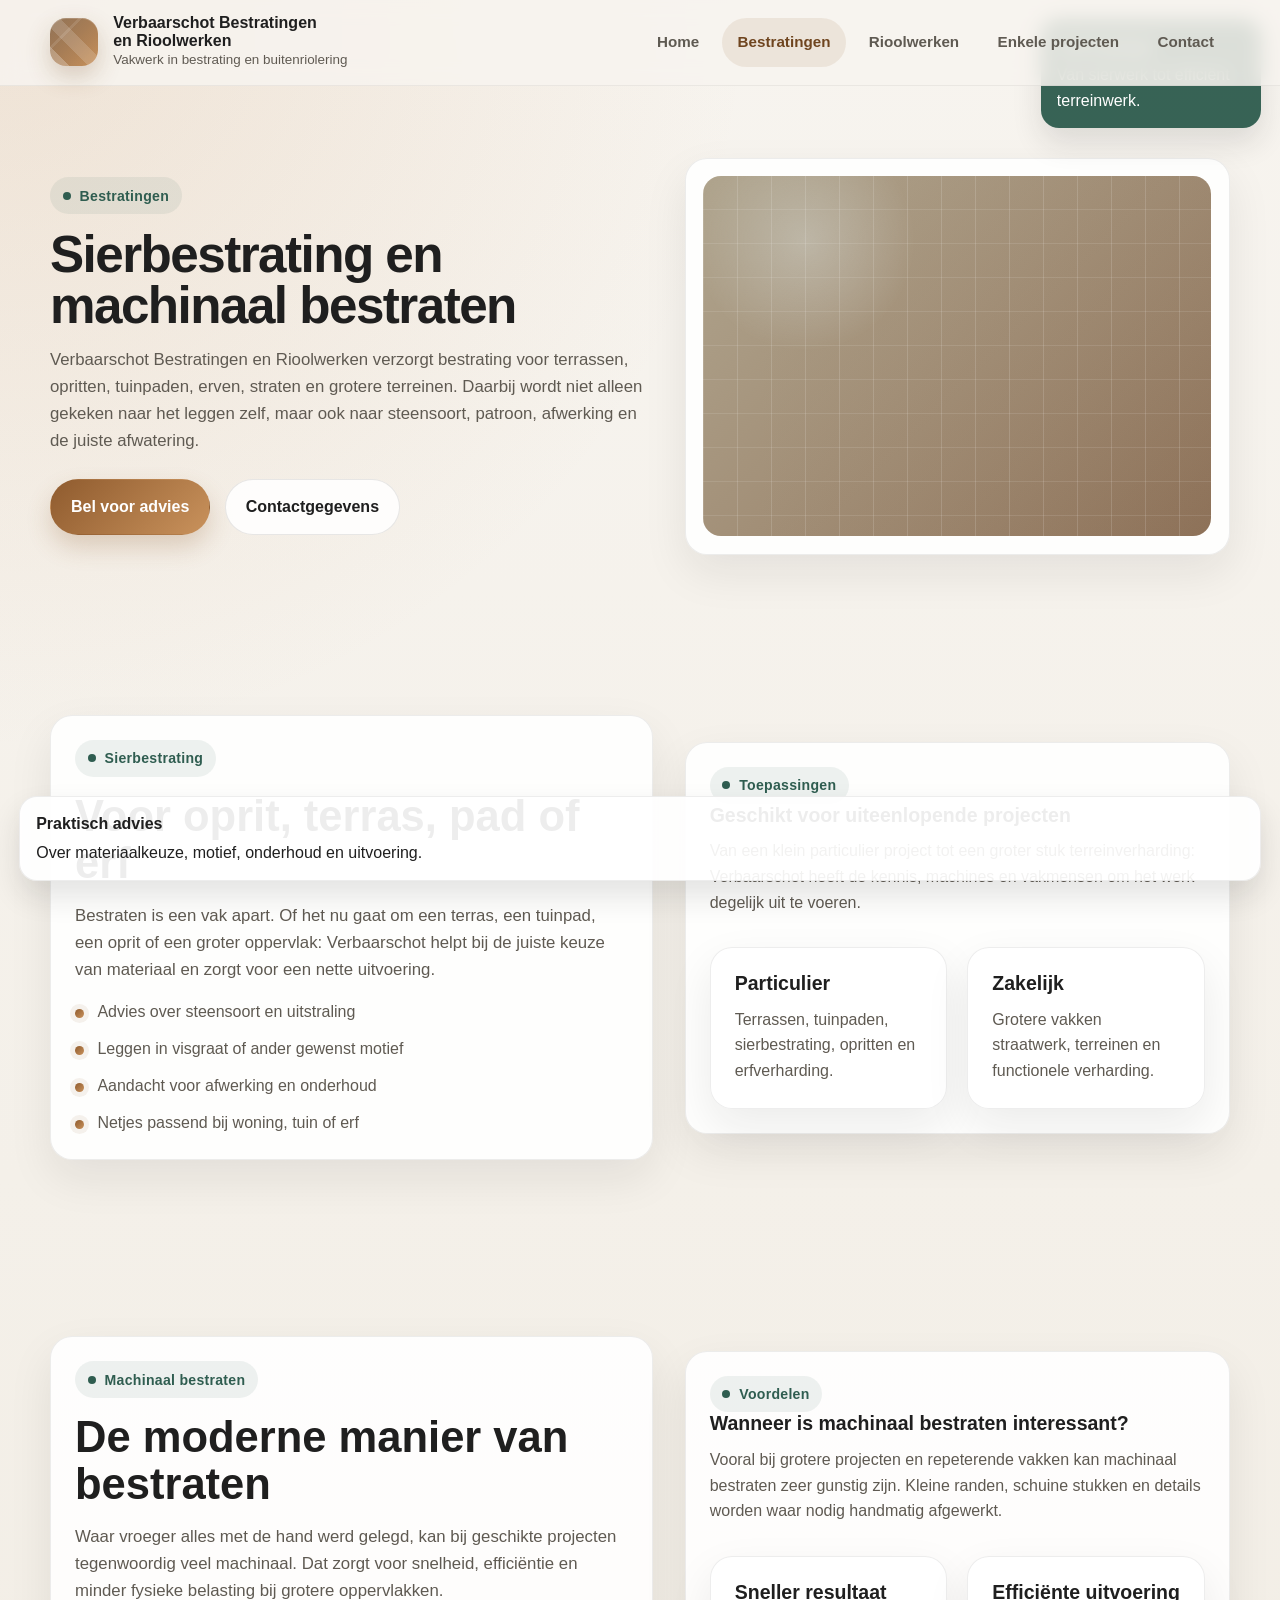
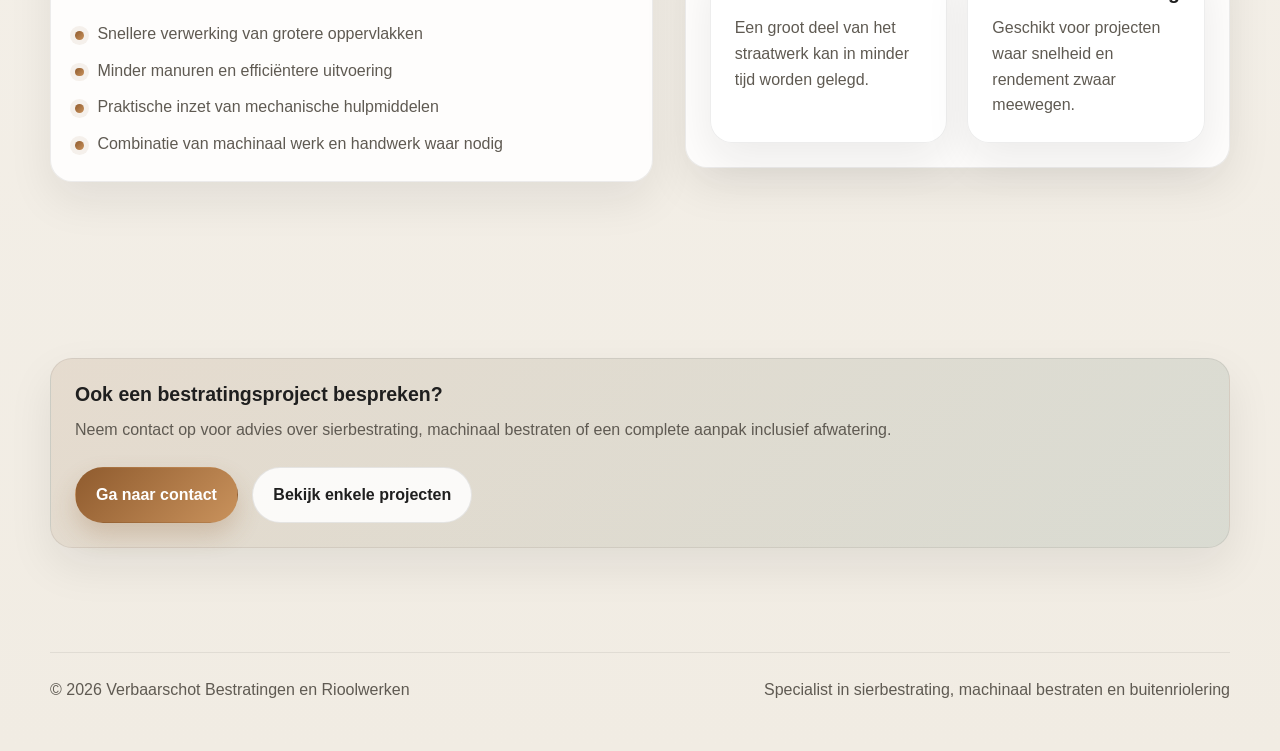
==== bestratingen.html @ 506186bf "Add files via upload" ====
<!DOCTYPE html>
<html lang="nl">
<head>
  <meta charset="UTF-8" />
  <meta name="viewport" content="width=device-width, initial-scale=1.0" />
  <title>Bestratingen | Verbaarschot Bestratingen en Rioolwerken</title>
  <meta name="description" content="Bestratingen door Verbaarschot: sierbestrating, opritten, terrassen en machinaal bestraten voor grotere projecten." />
  <link rel="stylesheet" href="styles.css" />
</head>
<body>
  <header class="site-header">
    <div class="container nav">
      <a class="brand" href="index.html" aria-label="Ga naar home">
        <div class="brand-mark" aria-hidden="true"></div>
        <div>
          <div class="brand-title">Verbaarschot Bestratingen<br>en Rioolwerken</div>
          <div class="brand-subtitle">Vakwerk in bestrating en buitenriolering</div>
        </div>
      </a>

      <nav class="nav-links" aria-label="Hoofdnavigatie">
        <a href="index.html">Home</a>
        <a class="active" aria-current="page" href="bestratingen.html">Bestratingen</a>
        <a href="rioolwerken.html">Rioolwerken</a>
        <a href="projecten.html">Enkele projecten</a>
        <a href="contact.html">Contact</a>
      </nav>
    </div>
  </header>

  <main>
    <section class="page-hero">
      <div class="container two-col">
        <div>
          <span class="eyebrow">Bestratingen</span>
          <h1>Sierbestrating en machinaal bestraten</h1>
          <p>
            Verbaarschot Bestratingen en Rioolwerken verzorgt bestrating voor terrassen, opritten,
            tuinpaden, erven, straten en grotere terreinen. Daarbij wordt niet alleen gekeken naar het leggen zelf,
            maar ook naar steensoort, patroon, afwerking en de juiste afwatering.
          </p>
          <div class="btn-row">
            <a class="btn btn-primary" href="tel:0612664870">Bel voor advies</a>
            <a class="btn btn-secondary" href="contact.html">Contactgegevens</a>
          </div>
        </div>

        <div class="visual-card">
          <div class="texture-scene" aria-hidden="true"></div>
          <div class="floating-badge">
            <strong>Strak gelegd</strong>
            Van sierwerk tot efficiënt terreinwerk.
          </div>
          <div class="overlay-note">
            <strong>Praktisch advies</strong>
            Over materiaalkeuze, motief, onderhoud en uitvoering.
          </div>
        </div>
      </div>
    </section>

    <section class="section">
      <div class="container service-detail">
        <article class="info-card">
          <span class="eyebrow">Sierbestrating</span>
          <h2 class="section-title">Voor oprit, terras, pad of erf</h2>
          <p class="lead">
            Bestraten is een vak apart. Of het nu gaat om een terras, een tuinpad, een oprit of een groter oppervlak:
            Verbaarschot helpt bij de juiste keuze van materiaal en zorgt voor een nette uitvoering.
          </p>
          <ul class="list">
            <li>Advies over steensoort en uitstraling</li>
            <li>Leggen in visgraat of ander gewenst motief</li>
            <li>Aandacht voor afwerking en onderhoud</li>
            <li>Netjes passend bij woning, tuin of erf</li>
          </ul>
        </article>

        <article class="highlight-card">
          <span class="eyebrow">Toepassingen</span>
          <h3>Geschikt voor uiteenlopende projecten</h3>
          <p>
            Van een klein particulier project tot een groter stuk terreinverharding: Verbaarschot heeft de kennis,
            machines en vakmensen om het werk degelijk uit te voeren.
          </p>
          <div class="grid-2">
            <div class="card">
              <h3>Particulier</h3>
              <p>Terrassen, tuinpaden, sierbestrating, opritten en erfverharding.</p>
            </div>
            <div class="card">
              <h3>Zakelijk</h3>
              <p>Grotere vakken straatwerk, terreinen en functionele verharding.</p>
            </div>
          </div>
        </article>
      </div>
    </section>

    <section class="section">
      <div class="container service-detail">
        <article class="info-card">
          <span class="eyebrow">Machinaal bestraten</span>
          <h2 class="section-title">De moderne manier van bestraten</h2>
          <p class="lead">
            Waar vroeger alles met de hand werd gelegd, kan bij geschikte projecten tegenwoordig veel machinaal.
            Dat zorgt voor snelheid, efficiëntie en minder fysieke belasting bij grotere oppervlakken.
          </p>
          <ul class="list">
            <li>Snellere verwerking van grotere oppervlakken</li>
            <li>Minder manuren en efficiëntere uitvoering</li>
            <li>Praktische inzet van mechanische hulpmiddelen</li>
            <li>Combinatie van machinaal werk en handwerk waar nodig</li>
          </ul>
        </article>

        <article class="highlight-card">
          <span class="eyebrow">Voordelen</span>
          <h3>Wanneer is machinaal bestraten interessant?</h3>
          <p>
            Vooral bij grotere projecten en repeterende vakken kan machinaal bestraten zeer gunstig zijn.
            Kleine randen, schuine stukken en details worden waar nodig handmatig afgewerkt.
          </p>
          <div class="grid-2">
            <div class="card">
              <h3>Sneller resultaat</h3>
              <p>Een groot deel van het straatwerk kan in minder tijd worden gelegd.</p>
            </div>
            <div class="card">
              <h3>Efficiënte uitvoering</h3>
              <p>Geschikt voor projecten waar snelheid en rendement zwaar meewegen.</p>
            </div>
          </div>
        </article>
      </div>
    </section>

    <section class="section">
      <div class="container">
        <div class="cta-box">
          <h3>Ook een bestratingsproject bespreken?</h3>
          <p>
            Neem contact op voor advies over sierbestrating, machinaal bestraten of een complete aanpak inclusief afwatering.
          </p>
          <div class="btn-row">
            <a class="btn btn-primary" href="contact.html">Ga naar contact</a>
            <a class="btn btn-secondary" href="projecten.html">Bekijk enkele projecten</a>
          </div>
        </div>
      </div>
    </section>
  </main>

  <footer class="site-footer">
    <div class="container footer-inner">
      <div>© <span id="year">2026</span> Verbaarschot Bestratingen en Rioolwerken</div>
      <div>Specialist in sierbestrating, machinaal bestraten en buitenriolering</div>
    </div>
  </footer>

  <script>
    document.getElementById('year').textContent = new Date().getFullYear();
  </script>
</body>
</html>
---- styles.css ----
:root {
  --bg: #f4f1eb;
  --bg-2: #efe8dc;
  --surface: rgba(255, 255, 255, 0.88);
  --surface-strong: #ffffff;
  --text: #1f1f1f;
  --muted: #5f5a52;
  --line: rgba(31, 31, 31, 0.1);
  --brand: #8f5b2e;
  --brand-dark: #6f451f;
  --brand-soft: #c9925c;
  --accent: #2f5d50;
  --shadow: 0 18px 45px rgba(31, 31, 31, 0.08);
  --radius: 22px;
  --radius-sm: 16px;
  --max: 1180px;
}

* { box-sizing: border-box; }
html { scroll-behavior: smooth; }
body {
  margin: 0;
  font-family: Arial, Helvetica, sans-serif;
  color: var(--text);
  background:
    radial-gradient(circle at top left, rgba(201, 146, 92, 0.18), transparent 28%),
    linear-gradient(180deg, #f7f4ef 0%, #f1ece3 100%);
  line-height: 1.6;
}

a { color: inherit; text-decoration: none; }
img { max-width: 100%; display: block; }

.container {
  width: min(calc(100% - 2rem), var(--max));
  margin: 0 auto;
}

.site-header {
  position: sticky;
  top: 0;
  z-index: 20;
  backdrop-filter: blur(10px);
  background: rgba(247, 244, 239, 0.86);
  border-bottom: 1px solid rgba(31, 31, 31, 0.06);
}

.nav {
  min-height: 5.3rem;
  display: flex;
  align-items: center;
  justify-content: space-between;
  gap: 1rem;
}

.brand {
  display: flex;
  align-items: center;
  gap: .95rem;
  min-width: 0;
}

.brand-mark {
  width: 3rem;
  height: 3rem;
  border-radius: 1rem;
  background:
    linear-gradient(135deg, rgba(255,255,255,.25), rgba(255,255,255,0)),
    linear-gradient(135deg, var(--brand-dark), var(--brand-soft));
  position: relative;
  box-shadow: inset 0 1px 0 rgba(255,255,255,.18), 0 10px 24px rgba(111, 69, 31, 0.24);
  overflow: hidden;
}

.brand-mark::before {
  content: "";
  position: absolute;
  inset: 0;
  background-image:
    linear-gradient(45deg, rgba(255,255,255,.28) 20%, transparent 20%, transparent 40%, rgba(255,255,255,.18) 40%, rgba(255,255,255,.18) 60%, transparent 60%),
    linear-gradient(135deg, transparent 30%, rgba(255,255,255,.12) 30%, rgba(255,255,255,.12) 34%, transparent 34%);
  opacity: .9;
}

.brand-title {
  font-weight: 800;
  font-size: 1rem;
  line-height: 1.1;
}

.brand-subtitle {
  color: var(--muted);
  font-size: .84rem;
}

.nav-links {
  display: flex;
  align-items: center;
  gap: .4rem;
  flex-wrap: wrap;
  justify-content: flex-end;
}

.nav-links a {
  color: var(--muted);
  font-weight: 700;
  font-size: .95rem;
  padding: .75rem 1rem;
  border-radius: 999px;
  transition: .2s ease;
}

.nav-links a:hover,
.nav-links a:focus-visible,
.nav-links a.active {
  color: var(--brand-dark);
  background: rgba(143, 91, 46, 0.1);
}

.hero,
.page-hero {
  padding: 4.5rem 0 3.5rem;
}

.hero-grid,
.two-col,
.contact-grid,
.service-detail,
.cta-grid {
  display: grid;
  grid-template-columns: 1.05fr .95fr;
  gap: 2rem;
  align-items: center;
}

.eyebrow {
  display: inline-flex;
  align-items: center;
  gap: .55rem;
  padding: .45rem .8rem;
  border-radius: 999px;
  background: rgba(47, 93, 80, 0.08);
  color: var(--accent);
  font-weight: 700;
  font-size: .88rem;
  letter-spacing: .02em;
}

.eyebrow::before {
  content: "";
  width: .5rem;
  height: .5rem;
  border-radius: 50%;
  background: var(--accent);
}

.hero h1,
.page-hero h1 {
  font-size: clamp(2.5rem, 5vw, 4.8rem);
  line-height: .98;
  margin: 1rem 0 1rem;
  letter-spacing: -.03em;
}

.page-hero h1 {
  font-size: clamp(2.2rem, 4vw, 3.8rem);
}

.lead,
.section-subtitle,
.hero p,
.page-hero p {
  color: var(--muted);
  max-width: 65ch;
  font-size: 1.05rem;
}

.section {
  padding: 4.5rem 0;
}

.section-title {
  font-size: clamp(2rem, 3.4vw, 3rem);
  line-height: 1.08;
  margin: 1rem 0 1rem;
}

.btn-row {
  display: flex;
  flex-wrap: wrap;
  gap: .9rem;
  margin-top: 1.5rem;
}

.btn {
  display: inline-flex;
  align-items: center;
  justify-content: center;
  gap: .6rem;
  min-height: 3.2rem;
  padding: .9rem 1.25rem;
  border-radius: 999px;
  border: 1px solid transparent;
  font-weight: 700;
  transition: transform .2s ease, background .2s ease, border-color .2s ease;
}

.btn:hover { transform: translateY(-2px); }

.btn-primary {
  background: linear-gradient(135deg, var(--brand) 0%, var(--brand-soft) 100%);
  color: #fff;
  box-shadow: 0 12px 25px rgba(143, 91, 46, 0.24);
}

.btn-secondary {
  border-color: var(--line);
  background: rgba(255, 255, 255, 0.86);
  color: var(--text);
}

.visual-card,
.card,
.project-card,
.cta-box,
.contact-card,
.info-card,
.highlight-card,
.stat-card {
  background: var(--surface);
  border: 1px solid rgba(31, 31, 31, 0.08);
  box-shadow: var(--shadow);
  border-radius: var(--radius);
}

.visual-card {
  padding: 1.1rem;
  overflow: hidden;
}

.pattern-scene,
.project-visual,
.map-box,
.texture-scene {
  position: relative;
  overflow: hidden;
  border-radius: calc(var(--radius) - 4px);
}

.pattern-scene {
  aspect-ratio: 4 / 4.5;
  background:
    radial-gradient(circle at 20% 20%, rgba(255,255,255,.35), transparent 24%),
    linear-gradient(180deg, #d5c8b7 0%, #b7a189 100%);
}

.pattern-scene::before {
  content: "";
  position: absolute;
  inset: 0;
  background-image:
    linear-gradient(45deg, rgba(94,61,35,.22) 12.5%, transparent 12.5%, transparent 50%, rgba(94,61,35,.22) 50%, rgba(94,61,35,.22) 62.5%, transparent 62.5%, transparent),
    linear-gradient(-45deg, rgba(255,255,255,.18) 12.5%, transparent 12.5%, transparent 50%, rgba(255,255,255,.18) 50%, rgba(255,255,255,.18) 62.5%, transparent 62.5%, transparent),
    linear-gradient(0deg, rgba(65,90,80,.16), rgba(65,90,80,.05));
  background-size: 108px 108px, 108px 108px, cover;
}

.texture-scene {
  min-height: 360px;
  background:
    radial-gradient(circle at 20% 18%, rgba(255,255,255,.35), transparent 22%),
    linear-gradient(135deg, #cbb39a, #8d7158);
}

.texture-scene::before {
  content: "";
  position: absolute;
  inset: 0;
  background-image:
    linear-gradient(90deg, rgba(255,255,255,.14) 1px, transparent 1px),
    linear-gradient(0deg, rgba(255,255,255,.1) 1px, transparent 1px),
    linear-gradient(135deg, rgba(47,93,80,.18), rgba(47,93,80,0));
  background-size: 34px 34px, 34px 34px, cover;
}

.overlay-note,
.floating-badge {
  position: absolute;
  z-index: 2;
  background: rgba(255,255,255,.92);
  border: 1px solid rgba(31,31,31,.08);
  box-shadow: 0 15px 30px rgba(31,31,31,.12);
  border-radius: 18px;
  padding: .9rem 1rem;
}

.overlay-note {
  left: 1.2rem;
  right: 1.2rem;
  bottom: 1.2rem;
}

.floating-badge {
  top: 1.2rem;
  right: 1.2rem;
  max-width: 220px;
  background: rgba(47, 93, 80, .96);
  color: #fff;
  border: none;
}

.floating-badge strong,
.overlay-note strong { display: block; margin-bottom: .2rem; }

.grid-2,
.grid-3,
.grid-4,
.stats-grid {
  display: grid;
  gap: 1.25rem;
  margin-top: 2rem;
}

.grid-2 { grid-template-columns: repeat(2, 1fr); }
.grid-3 { grid-template-columns: repeat(3, 1fr); }
.grid-4,
.stats-grid { grid-template-columns: repeat(4, 1fr); }

.card,
.info-card,
.highlight-card,
.contact-card,
.cta-box,
.project-card,
.stat-card {
  padding: 1.5rem;
}

.icon {
  width: 3.1rem;
  height: 3.1rem;
  border-radius: 16px;
  display: inline-flex;
  align-items: center;
  justify-content: center;
  margin-bottom: 1rem;
  background: linear-gradient(135deg, rgba(143,91,46,.12), rgba(47,93,80,.1));
  color: var(--brand-dark);
  font-size: 1.2rem;
  font-weight: 900;
}

.card h3,
.info-card h3,
.highlight-card h3,
.contact-card h3,
.cta-box h3,
.project-card h3,
.stat-card h3 {
  margin: 0 0 .7rem;
  font-size: 1.22rem;
  line-height: 1.2;
}

.card p,
.info-card p,
.highlight-card p,
.contact-card p,
.cta-box p,
.project-card p,
.stat-card p {
  margin: 0;
  color: var(--muted);
}

.list,
.contact-list {
  margin: 1rem 0 0;
  padding: 0;
  list-style: none;
  display: grid;
  gap: .7rem;
}

.list li,
.contact-list li {
  position: relative;
  padding-left: 1.4rem;
  color: var(--muted);
}

.list li::before,
.contact-list li::before {
  content: "";
  position: absolute;
  left: 0;
  top: .62rem;
  width: .55rem;
  height: .55rem;
  border-radius: 50%;
  background: linear-gradient(135deg, var(--brand), var(--brand-soft));
  box-shadow: 0 0 0 5px rgba(143,91,46,0.08);
}

.service-detail {
  margin-top: 2rem;
}

.project-card {
  padding: 0;
  overflow: hidden;
}

.project-visual {
  aspect-ratio: 16 / 10;
  background: linear-gradient(135deg, #cdb69f, #9b8269);
}

.project-visual::before {
  content: "";
  position: absolute;
  inset: 0;
  background-image:
    linear-gradient(90deg, rgba(255,255,255,.14) 1px, transparent 1px),
    linear-gradient(0deg, rgba(255,255,255,.1) 1px, transparent 1px),
    linear-gradient(135deg, rgba(47,93,80,.2), rgba(47,93,80,0));
  background-size: 34px 34px, 34px 34px, cover;
}

.project-visual.alt-2 { background: linear-gradient(135deg, #bda48a, #7f644d); }
.project-visual.alt-3 { background: linear-gradient(135deg, #cab29a, #8a705b); }
.project-visual.alt-4 { background: linear-gradient(135deg, #d5bfaa, #957862); }
.project-visual.alt-5 { background: linear-gradient(135deg, #baa089, #6f5948); }
.project-visual.alt-6 { background: linear-gradient(135deg, #c7b29f, #8c755f); }

.project-body { padding: 1.35rem 1.35rem 1.5rem; }

.tag {
  display: inline-flex;
  margin-bottom: .7rem;
  padding: .35rem .65rem;
  border-radius: 999px;
  background: rgba(47, 93, 80, 0.08);
  color: var(--accent);
  font-size: .82rem;
  font-weight: 700;
}

.stat-card strong {
  display: block;
  font-size: 1.45rem;
  margin-bottom: .25rem;
}

.contact-grid {
  margin-top: 2rem;
}

.contact-list li {
  padding-left: 0;
  border-bottom: 1px solid var(--line);
  padding-bottom: 1rem;
}

.contact-list li::before { display: none; }
.contact-list li:last-child { border-bottom: none; padding-bottom: 0; }

.contact-label {
  color: var(--muted);
  font-size: .88rem;
  font-weight: 700;
  text-transform: uppercase;
  letter-spacing: .05em;
  display: block;
  margin-bottom: .12rem;
}

.contact-value {
  font-size: 1.05rem;
  font-weight: 700;
  line-height: 1.35;
}

.map-box {
  min-height: 100%;
  background:
    radial-gradient(circle at 20% 20%, rgba(255,255,255,.4), transparent 22%),
    linear-gradient(135deg, #d8ccb9, #c0ab92);
  border: 1px solid rgba(31,31,31,0.08);
  box-shadow: var(--shadow);
  padding: 1.6rem;
}

.map-box::before {
  content: "";
  position: absolute;
  inset: 0;
  background-image:
    linear-gradient(90deg, rgba(255,255,255,.15) 1px, transparent 1px),
    linear-gradient(0deg, rgba(255,255,255,.15) 1px, transparent 1px),
    radial-gradient(circle at 65% 35%, rgba(47,93,80,.22), transparent 18%),
    radial-gradient(circle at 35% 65%, rgba(143,91,46,.18), transparent 16%);
  background-size: 42px 42px, 42px 42px, cover, cover;
  opacity: .9;
}

.map-content {
  position: relative;
  z-index: 1;
  height: 100%;
  display: flex;
  flex-direction: column;
  justify-content: space-between;
  gap: 1rem;
}

.map-pin {
  width: 4rem;
  height: 4rem;
  border-radius: 1.4rem;
  background: linear-gradient(135deg, var(--accent), #47806f);
  color: white;
  display: inline-flex;
  align-items: center;
  justify-content: center;
  font-size: 1.5rem;
  box-shadow: 0 12px 28px rgba(47,93,80,.25);
}

.cta-box {
  margin-top: 2rem;
  background: linear-gradient(135deg, rgba(143,91,46,.12), rgba(47,93,80,.12));
}

.muted { color: var(--muted); }
.center { text-align: center; }

.site-footer {
  padding: 2rem 0 3rem;
}

.footer-inner {
  display: flex;
  flex-wrap: wrap;
  align-items: center;
  justify-content: space-between;
  gap: 1rem;
  padding-top: 1.5rem;
  border-top: 1px solid rgba(31,31,31,0.08);
  color: var(--muted);
}

@media (max-width: 1060px) {
  .hero-grid,
  .two-col,
  .contact-grid,
  .service-detail,
  .cta-grid {
    grid-template-columns: 1fr;
  }

  .grid-3,
  .grid-4,
  .stats-grid {
    grid-template-columns: repeat(2, 1fr);
  }
}

@media (max-width: 760px) {
  .nav {
    flex-direction: column;
    align-items: flex-start;
    padding: 1rem 0;
  }

  .nav-links {
    width: 100%;
    justify-content: flex-start;
    gap: .2rem;
  }

  .hero,
  .page-hero,
  .section {
    padding: 3.5rem 0;
  }

  .grid-2,
  .grid-3,
  .grid-4,
  .stats-grid {
    grid-template-columns: 1fr;
  }

  .hero h1,
  .page-hero h1 {
    font-size: 2.3rem;
  }

  .floating-badge,
  .overlay-note {
    position: static;
    max-width: none;
    margin-top: 1rem;
  }
}
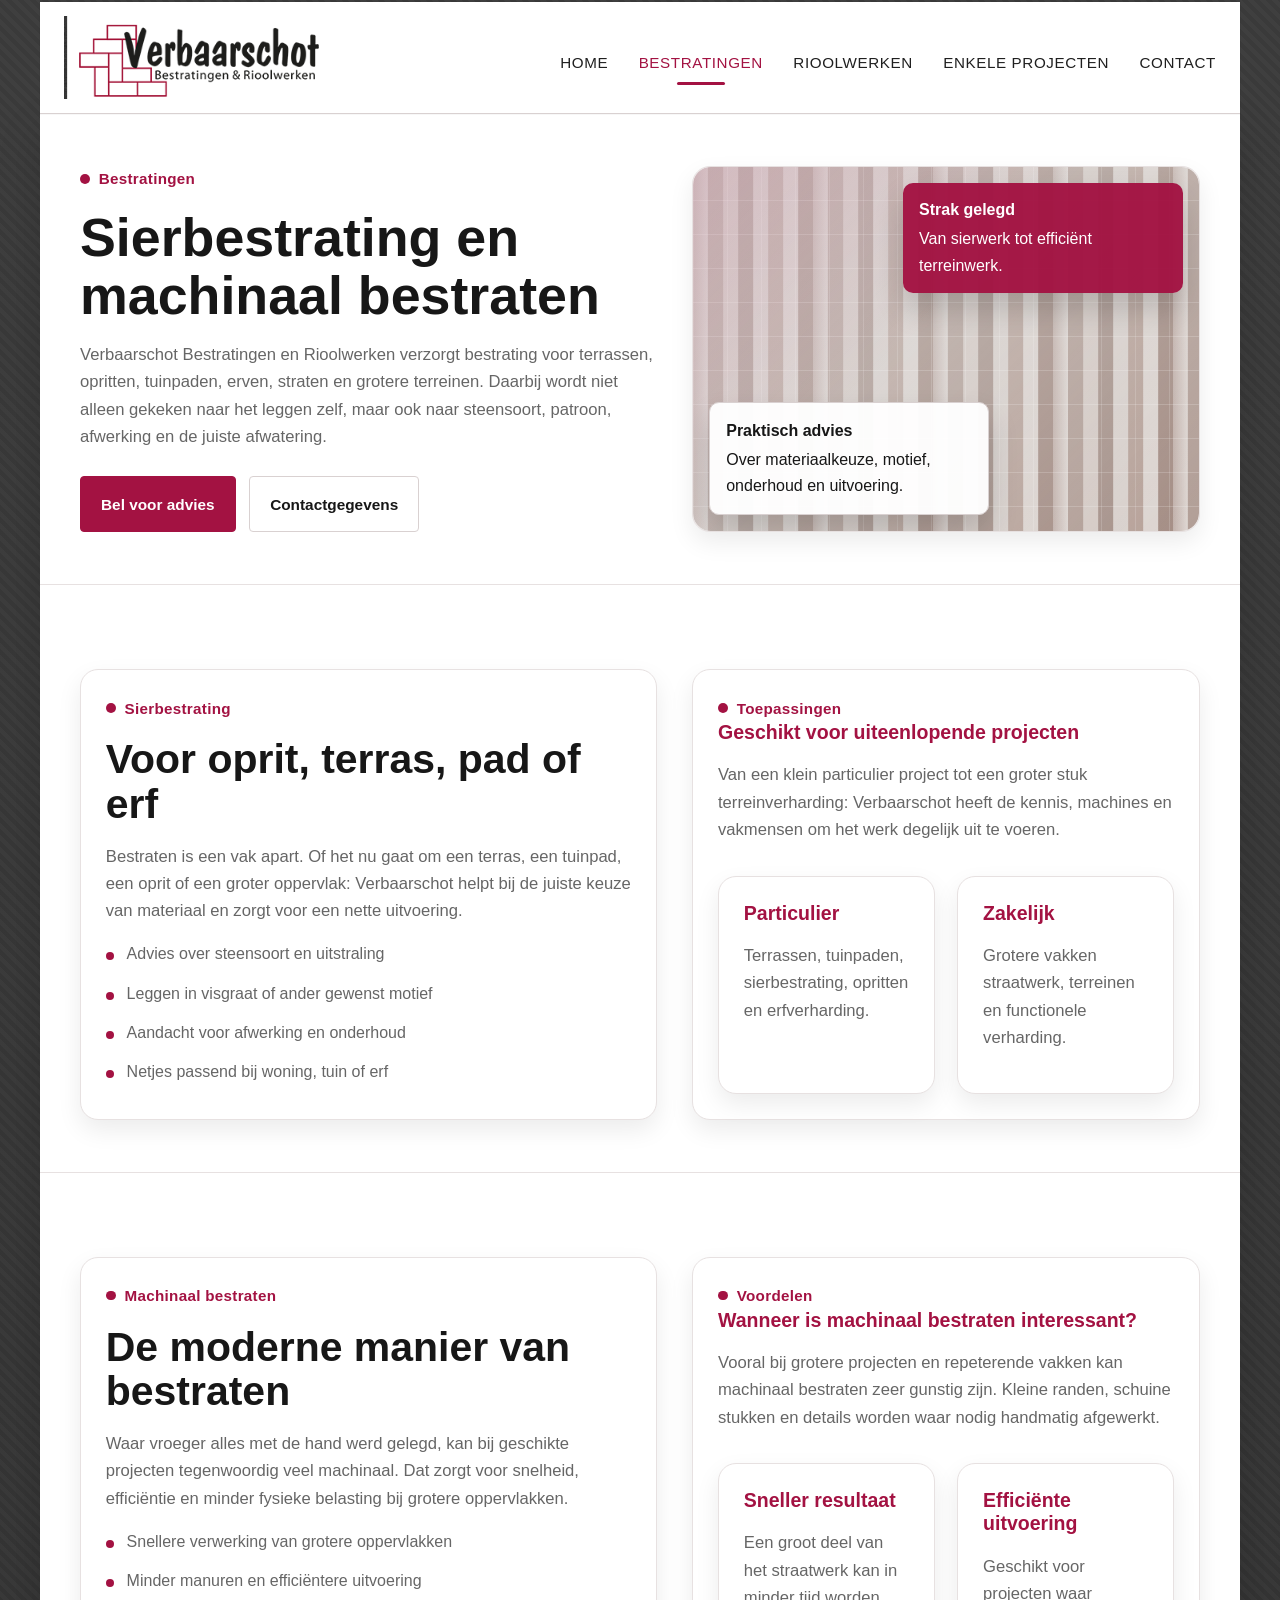
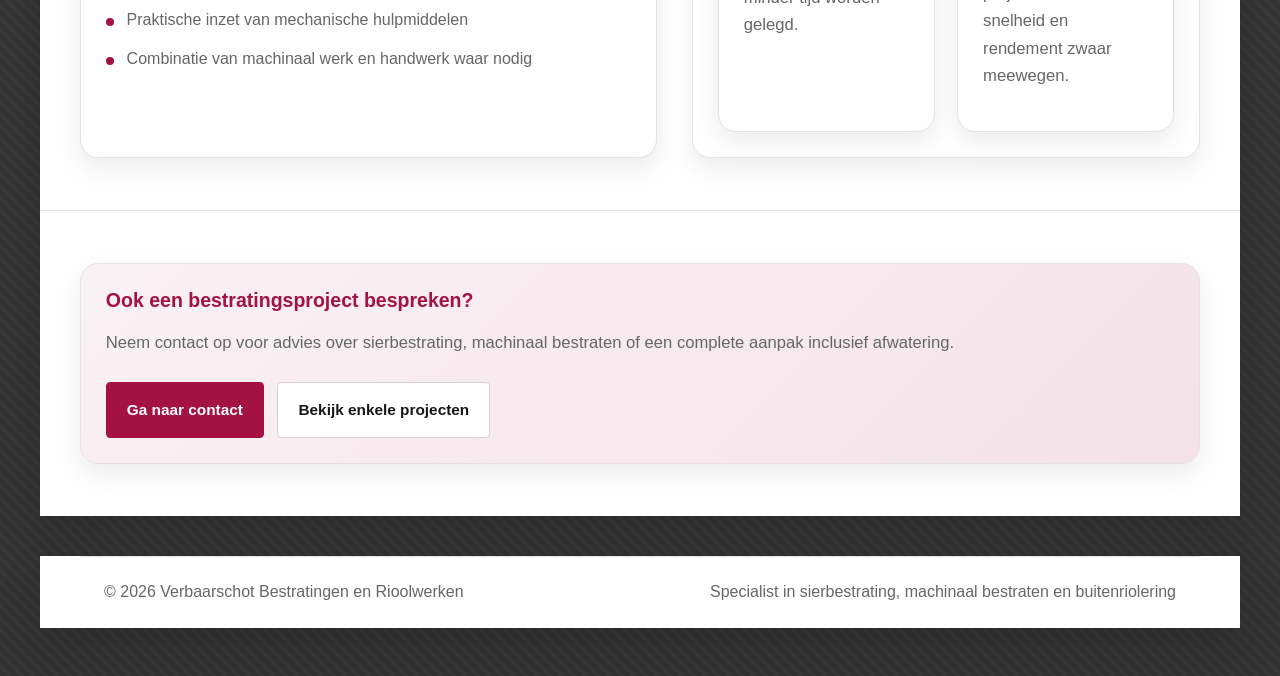
==== commit 23a66c06: "Add files via upload" ====
--- a/bestratingen.html
+++ b/bestratingen.html
@@ -11,11 +11,7 @@
   <header class="site-header">
     <div class="container nav">
       <a class="brand" href="index.html" aria-label="Ga naar home">
-        <div class="brand-mark" aria-hidden="true"></div>
-        <div>
-          <div class="brand-title">Verbaarschot Bestratingen<br>en Rioolwerken</div>
-          <div class="brand-subtitle">Vakwerk in bestrating en buitenriolering</div>
-        </div>
+        <img class="brand-logo" src="logo-verbaarschot.png" alt="Verbaarschot Bestratingen en Rioolwerken" />
       </a>
 
       <nav class="nav-links" aria-label="Hoofdnavigatie">
--- a/styles.css
+++ b/styles.css
@@ -1,19 +1,18 @@
 :root {
-  --bg: #f4f1eb;
-  --bg-2: #efe8dc;
-  --surface: rgba(255, 255, 255, 0.88);
-  --surface-strong: #ffffff;
-  --text: #1f1f1f;
-  --muted: #5f5a52;
-  --line: rgba(31, 31, 31, 0.1);
-  --brand: #8f5b2e;
-  --brand-dark: #6f451f;
-  --brand-soft: #c9925c;
-  --accent: #2f5d50;
-  --shadow: 0 18px 45px rgba(31, 31, 31, 0.08);
-  --radius: 22px;
-  --radius-sm: 16px;
-  --max: 1180px;
+  --brand: #a31242;
+  --brand-dark: #7f0d31;
+  --brand-soft: #d4527a;
+  --text: #171717;
+  --muted: #666666;
+  --line: #e7e1e1;
+  --line-strong: #d9d1d1;
+  --surface: #ffffff;
+  --surface-soft: #faf8f8;
+  --bg-dark: #343434;
+  --shadow: 0 18px 40px rgba(0, 0, 0, 0.16);
+  --shadow-soft: 0 10px 24px rgba(0, 0, 0, 0.08);
+  --radius: 18px;
+  --max: 1200px;
 }
 
 * { box-sizing: border-box; }
@@ -22,201 +21,227 @@
   margin: 0;
   font-family: Arial, Helvetica, sans-serif;
   color: var(--text);
-  background:
-    radial-gradient(circle at top left, rgba(201, 146, 92, 0.18), transparent 28%),
-    linear-gradient(180deg, #f7f4ef 0%, #f1ece3 100%);
-  line-height: 1.6;
+  line-height: 1.65;
+  background-color: var(--bg-dark);
+  background-image:
+    linear-gradient(45deg, rgba(255,255,255,.025) 25%, transparent 25%, transparent 50%, rgba(255,255,255,.025) 50%, rgba(255,255,255,.025) 75%, transparent 75%, transparent),
+    linear-gradient(180deg, rgba(255,255,255,.03), rgba(0,0,0,.05));
+  background-size: 12px 12px, cover;
 }
 
 a { color: inherit; text-decoration: none; }
-img { max-width: 100%; display: block; }
+img { display: block; max-width: 100%; }
 
 .container {
-  width: min(calc(100% - 2rem), var(--max));
+  width: min(calc(100% - 2rem), 1120px);
   margin: 0 auto;
 }
 
 .site-header {
   position: sticky;
   top: 0;
-  z-index: 20;
-  backdrop-filter: blur(10px);
-  background: rgba(247, 244, 239, 0.86);
-  border-bottom: 1px solid rgba(31, 31, 31, 0.06);
+  z-index: 50;
+  padding-top: .1rem;
 }
 
 .nav {
-  min-height: 5.3rem;
+  width: min(calc(100% - 2rem), var(--max));
+  margin: 0 auto;
+  min-height: 112px;
   display: flex;
   align-items: center;
   justify-content: space-between;
-  gap: 1rem;
+  gap: 1.5rem;
+  padding: 0 1.5rem;
+  background: var(--surface);
+  border-bottom: 1px solid var(--line-strong);
+  box-shadow: 0 0 0 1px rgba(0,0,0,.03);
 }
 
 .brand {
   display: flex;
   align-items: center;
-  gap: .95rem;
   min-width: 0;
 }
 
-.brand-mark {
-  width: 3rem;
-  height: 3rem;
-  border-radius: 1rem;
-  background:
-    linear-gradient(135deg, rgba(255,255,255,.25), rgba(255,255,255,0)),
-    linear-gradient(135deg, var(--brand-dark), var(--brand-soft));
-  position: relative;
-  box-shadow: inset 0 1px 0 rgba(255,255,255,.18), 0 10px 24px rgba(111, 69, 31, 0.24);
-  overflow: hidden;
-}
-
-.brand-mark::before {
-  content: "";
-  position: absolute;
-  inset: 0;
-  background-image:
-    linear-gradient(45deg, rgba(255,255,255,.28) 20%, transparent 20%, transparent 40%, rgba(255,255,255,.18) 40%, rgba(255,255,255,.18) 60%, transparent 60%),
-    linear-gradient(135deg, transparent 30%, rgba(255,255,255,.12) 30%, rgba(255,255,255,.12) 34%, transparent 34%);
-  opacity: .9;
-}
-
-.brand-title {
-  font-weight: 800;
-  font-size: 1rem;
-  line-height: 1.1;
-}
-
-.brand-subtitle {
-  color: var(--muted);
-  font-size: .84rem;
+.brand-logo {
+  width: clamp(220px, 24vw, 345px);
+  height: auto;
 }
 
 .nav-links {
   display: flex;
   align-items: center;
-  gap: .4rem;
+  gap: 1.9rem;
   flex-wrap: wrap;
   justify-content: flex-end;
 }
 
 .nav-links a {
-  color: var(--muted);
-  font-weight: 700;
+  position: relative;
+  padding: 2.2rem 0 1.55rem;
   font-size: .95rem;
-  padding: .75rem 1rem;
-  border-radius: 999px;
-  transition: .2s ease;
+  font-weight: 500;
+  letter-spacing: .04em;
+  text-transform: uppercase;
+  color: #1f1f1f;
+  transition: color .2s ease;
 }
 
 .nav-links a:hover,
 .nav-links a:focus-visible,
 .nav-links a.active {
-  color: var(--brand-dark);
-  background: rgba(143, 91, 46, 0.1);
+  color: var(--brand);
+}
+
+.nav-links a.active::after {
+  content: "";
+  position: absolute;
+  left: 50%;
+  bottom: .9rem;
+  width: 48px;
+  height: 3px;
+  border-radius: 999px;
+  transform: translateX(-50%);
+  background: var(--brand);
+}
+
+main {
+  width: min(calc(100% - 2rem), var(--max));
+  margin: 0 auto 2.5rem;
+  background: var(--surface);
+  box-shadow: var(--shadow);
 }
 
 .hero,
 .page-hero {
-  padding: 4.5rem 0 3.5rem;
+  padding: 0;
 }
 
 .hero-grid,
 .two-col,
 .contact-grid,
-.service-detail,
-.cta-grid {
+.service-detail {
   display: grid;
-  grid-template-columns: 1.05fr .95fr;
-  gap: 2rem;
-  align-items: center;
+  grid-template-columns: minmax(0, 1fr) minmax(380px, .88fr);
+  gap: 2.2rem;
+  align-items: stretch;
+}
+
+.hero-grid,
+.two-col {
+  padding: 3.25rem 0;
+}
+
+.section {
+  padding: 3.25rem 0;
+  border-top: 1px solid var(--line);
 }
 
 .eyebrow {
   display: inline-flex;
   align-items: center;
   gap: .55rem;
-  padding: .45rem .8rem;
-  border-radius: 999px;
-  background: rgba(47, 93, 80, 0.08);
-  color: var(--accent);
+  color: var(--brand);
+  font-size: .95rem;
   font-weight: 700;
-  font-size: .88rem;
   letter-spacing: .02em;
 }
 
 .eyebrow::before {
   content: "";
-  width: .5rem;
-  height: .5rem;
+  width: .62rem;
+  height: .62rem;
   border-radius: 50%;
-  background: var(--accent);
+  background: var(--brand);
 }
 
 .hero h1,
+.page-hero h1,
+.section-title {
+  margin: 1rem 0 1rem;
+  font-weight: 700;
+  line-height: 1.08;
+  color: var(--text);
+}
+
+.brand-heading {
+  display: block;
+  margin-bottom: .2rem;
+  color: var(--brand);
+}
+
+.hero h1 {
+  font-size: clamp(2.6rem, 4.8vw, 4.35rem);
+}
+
 .page-hero h1 {
-  font-size: clamp(2.5rem, 5vw, 4.8rem);
-  line-height: .98;
-  margin: 1rem 0 1rem;
-  letter-spacing: -.03em;
-}
-
-.page-hero h1 {
-  font-size: clamp(2.2rem, 4vw, 3.8rem);
+  font-size: clamp(2.15rem, 4.2vw, 3.45rem);
+}
+
+.section-title {
+  font-size: clamp(1.9rem, 3.2vw, 2.85rem);
 }
 
 .lead,
 .section-subtitle,
 .hero p,
-.page-hero p {
+.page-hero p,
+.card p,
+.info-card p,
+.highlight-card p,
+.contact-card p,
+.cta-box p,
+.project-card p,
+.stat-card p {
   color: var(--muted);
-  max-width: 65ch;
-  font-size: 1.05rem;
-}
-
-.section {
-  padding: 4.5rem 0;
-}
-
-.section-title {
-  font-size: clamp(2rem, 3.4vw, 3rem);
-  line-height: 1.08;
-  margin: 1rem 0 1rem;
+  font-size: 1.04rem;
 }
 
 .btn-row {
   display: flex;
   flex-wrap: wrap;
-  gap: .9rem;
-  margin-top: 1.5rem;
+  gap: .85rem;
+  margin-top: 1.6rem;
 }
 
 .btn {
   display: inline-flex;
   align-items: center;
   justify-content: center;
-  gap: .6rem;
-  min-height: 3.2rem;
+  min-height: 3.15rem;
   padding: .9rem 1.25rem;
-  border-radius: 999px;
+  border-radius: 4px;
+  font-weight: 700;
+  font-size: .96rem;
   border: 1px solid transparent;
-  font-weight: 700;
-  transition: transform .2s ease, background .2s ease, border-color .2s ease;
-}
-
-.btn:hover { transform: translateY(-2px); }
+  transition: .2s ease;
+}
+
+.btn:hover {
+  transform: translateY(-1px);
+}
 
 .btn-primary {
-  background: linear-gradient(135deg, var(--brand) 0%, var(--brand-soft) 100%);
+  background: var(--brand);
+  border-color: var(--brand);
   color: #fff;
-  box-shadow: 0 12px 25px rgba(143, 91, 46, 0.24);
+}
+
+.btn-primary:hover {
+  background: var(--brand-dark);
+  border-color: var(--brand-dark);
 }
 
 .btn-secondary {
-  border-color: var(--line);
-  background: rgba(255, 255, 255, 0.86);
+  background: #fff;
+  border-color: var(--line-strong);
   color: var(--text);
+}
+
+.btn-secondary:hover {
+  border-color: var(--brand);
+  color: var(--brand);
 }
 
 .visual-card,
@@ -226,105 +251,118 @@
 .contact-card,
 .info-card,
 .highlight-card,
-.stat-card {
+.stat-card,
+.quick-contact-card {
   background: var(--surface);
-  border: 1px solid rgba(31, 31, 31, 0.08);
-  box-shadow: var(--shadow);
+  border: 1px solid var(--line);
   border-radius: var(--radius);
+  box-shadow: var(--shadow-soft);
 }
 
 .visual-card {
-  padding: 1.1rem;
-  overflow: hidden;
-}
-
-.pattern-scene,
-.project-visual,
-.map-box,
-.texture-scene {
   position: relative;
   overflow: hidden;
-  border-radius: calc(var(--radius) - 4px);
-}
-
-.pattern-scene {
-  aspect-ratio: 4 / 4.5;
+  min-height: 360px;
+  background: #f3efef;
+}
+
+.pattern-scene,
+.texture-scene,
+.project-visual,
+.map-box {
+  position: relative;
+  overflow: hidden;
+}
+
+.pattern-scene,
+.texture-scene {
+  min-height: 100%;
+  border-radius: var(--radius);
   background:
-    radial-gradient(circle at 20% 20%, rgba(255,255,255,.35), transparent 24%),
-    linear-gradient(180deg, #d5c8b7 0%, #b7a189 100%);
-}
-
-.pattern-scene::before {
+    linear-gradient(135deg, rgba(255,255,255,.62), rgba(255,255,255,.12)),
+    linear-gradient(90deg, #b9a69f 0, #d9d0cb 12%, #a79188 12.5%, #a79188 25%, #d0c4be 25.5%, #d0c4be 37.5%, #9a837a 38%, #9a837a 50%, #d4cbc6 50.5%, #d4cbc6 62.5%, #ad958b 63%, #ad958b 75%, #d8cfca 75.5%, #d8cfca 87.5%, #987e74 88%, #987e74 100%);
+  background-size: cover, 120px 120px;
+}
+
+.pattern-scene::before,
+.texture-scene::before,
+.project-visual::before {
   content: "";
   position: absolute;
   inset: 0;
   background-image:
-    linear-gradient(45deg, rgba(94,61,35,.22) 12.5%, transparent 12.5%, transparent 50%, rgba(94,61,35,.22) 50%, rgba(94,61,35,.22) 62.5%, transparent 62.5%, transparent),
-    linear-gradient(-45deg, rgba(255,255,255,.18) 12.5%, transparent 12.5%, transparent 50%, rgba(255,255,255,.18) 50%, rgba(255,255,255,.18) 62.5%, transparent 62.5%, transparent),
-    linear-gradient(0deg, rgba(65,90,80,.16), rgba(65,90,80,.05));
-  background-size: 108px 108px, 108px 108px, cover;
-}
-
-.texture-scene {
-  min-height: 360px;
-  background:
-    radial-gradient(circle at 20% 18%, rgba(255,255,255,.35), transparent 22%),
-    linear-gradient(135deg, #cbb39a, #8d7158);
-}
-
-.texture-scene::before {
+    linear-gradient(0deg, rgba(255,255,255,.18) 1px, transparent 1px),
+    linear-gradient(90deg, rgba(255,255,255,.16) 1px, transparent 1px),
+    linear-gradient(135deg, rgba(0,0,0,.08), rgba(0,0,0,0));
+  background-size: 34px 34px, 34px 34px, cover;
+}
+
+.pattern-scene::after {
+  content: "";
+  position: absolute;
+  width: 290px;
+  height: 290px;
+  left: 50%;
+  top: 50%;
+  transform: translate(-50%, -48%);
+  border-radius: 50%;
+  border: 12px solid rgba(255,255,255,.55);
+  box-shadow:
+    0 0 0 24px rgba(136, 113, 104, .32),
+    0 0 0 48px rgba(255,255,255,.36);
+  opacity: .85;
+}
+
+.texture-scene::after {
   content: "";
   position: absolute;
   inset: 0;
-  background-image:
-    linear-gradient(90deg, rgba(255,255,255,.14) 1px, transparent 1px),
-    linear-gradient(0deg, rgba(255,255,255,.1) 1px, transparent 1px),
-    linear-gradient(135deg, rgba(47,93,80,.18), rgba(47,93,80,0));
-  background-size: 34px 34px, 34px 34px, cover;
+  background: linear-gradient(135deg, rgba(163,18,66,.14), transparent 45%);
 }
 
 .overlay-note,
 .floating-badge {
   position: absolute;
   z-index: 2;
-  background: rgba(255,255,255,.92);
-  border: 1px solid rgba(31,31,31,.08);
-  box-shadow: 0 15px 30px rgba(31,31,31,.12);
-  border-radius: 18px;
+  max-width: min(280px, calc(100% - 2rem));
+  border-radius: 10px;
   padding: .9rem 1rem;
+  box-shadow: 0 16px 30px rgba(0,0,0,.16);
 }
 
 .overlay-note {
-  left: 1.2rem;
-  right: 1.2rem;
-  bottom: 1.2rem;
+  left: 1rem;
+  bottom: 1rem;
+  background: rgba(255,255,255,.96);
+  border: 1px solid var(--line-strong);
 }
 
 .floating-badge {
-  top: 1.2rem;
-  right: 1.2rem;
-  max-width: 220px;
-  background: rgba(47, 93, 80, .96);
+  top: 1rem;
+  right: 1rem;
+  background: rgba(163,18,66,.96);
   color: #fff;
-  border: none;
-}
-
-.floating-badge strong,
-.overlay-note strong { display: block; margin-bottom: .2rem; }
+}
+
+.overlay-note strong,
+.floating-badge strong {
+  display: block;
+  margin-bottom: .18rem;
+}
 
 .grid-2,
 .grid-3,
 .grid-4,
 .stats-grid {
   display: grid;
-  gap: 1.25rem;
+  gap: 1.4rem;
   margin-top: 2rem;
 }
 
-.grid-2 { grid-template-columns: repeat(2, 1fr); }
-.grid-3 { grid-template-columns: repeat(3, 1fr); }
+.grid-2 { grid-template-columns: repeat(2, minmax(0, 1fr)); }
+.grid-3 { grid-template-columns: repeat(3, minmax(0, 1fr)); }
 .grid-4,
-.stats-grid { grid-template-columns: repeat(4, 1fr); }
+.stats-grid { grid-template-columns: repeat(4, minmax(0, 1fr)); }
 
 .card,
 .info-card,
@@ -332,22 +370,9 @@
 .contact-card,
 .cta-box,
 .project-card,
-.stat-card {
-  padding: 1.5rem;
-}
-
-.icon {
-  width: 3.1rem;
-  height: 3.1rem;
-  border-radius: 16px;
-  display: inline-flex;
-  align-items: center;
-  justify-content: center;
-  margin-bottom: 1rem;
-  background: linear-gradient(135deg, rgba(143,91,46,.12), rgba(47,93,80,.1));
-  color: var(--brand-dark);
-  font-size: 1.2rem;
-  font-weight: 900;
+.stat-card,
+.quick-contact-card {
+  padding: 1.55rem;
 }
 
 .card h3,
@@ -356,54 +381,70 @@
 .contact-card h3,
 .cta-box h3,
 .project-card h3,
-.stat-card h3 {
-  margin: 0 0 .7rem;
+.stat-card h3,
+.quick-contact-card h3 {
+  margin: 0 0 .75rem;
   font-size: 1.22rem;
   line-height: 1.2;
-}
-
-.card p,
-.info-card p,
-.highlight-card p,
-.contact-card p,
-.cta-box p,
-.project-card p,
-.stat-card p {
-  margin: 0;
-  color: var(--muted);
+  color: var(--brand);
+}
+
+.icon {
+  width: 3rem;
+  height: 3rem;
+  display: inline-flex;
+  align-items: center;
+  justify-content: center;
+  margin-bottom: 1rem;
+  border-radius: 10px;
+  background: rgba(163, 18, 66, .08);
+  color: var(--brand);
+  font-size: 1.2rem;
+  font-weight: 900;
 }
 
 .list,
-.contact-list {
+.contact-list,
+.quick-contact-list {
   margin: 1rem 0 0;
   padding: 0;
   list-style: none;
   display: grid;
-  gap: .7rem;
+  gap: .8rem;
 }
 
 .list li,
-.contact-list li {
+.quick-contact-list li {
   position: relative;
-  padding-left: 1.4rem;
+  padding-left: 1.3rem;
   color: var(--muted);
 }
 
 .list li::before,
-.contact-list li::before {
+.quick-contact-list li::before {
   content: "";
   position: absolute;
   left: 0;
-  top: .62rem;
-  width: .55rem;
-  height: .55rem;
+  top: .68rem;
+  width: .5rem;
+  height: .5rem;
   border-radius: 50%;
-  background: linear-gradient(135deg, var(--brand), var(--brand-soft));
-  box-shadow: 0 0 0 5px rgba(143,91,46,0.08);
+  background: var(--brand);
 }
 
 .service-detail {
   margin-top: 2rem;
+}
+
+.tag {
+  display: inline-flex;
+  margin-bottom: .75rem;
+  padding: .36rem .68rem;
+  border-radius: 999px;
+  background: rgba(163, 18, 66, .08);
+  color: var(--brand);
+  font-size: .82rem;
+  font-weight: 700;
 }
 
 .project-card {
@@ -413,100 +454,73 @@
 
 .project-visual {
   aspect-ratio: 16 / 10;
-  background: linear-gradient(135deg, #cdb69f, #9b8269);
-}
-
-.project-visual::before {
-  content: "";
-  position: absolute;
-  inset: 0;
-  background-image:
-    linear-gradient(90deg, rgba(255,255,255,.14) 1px, transparent 1px),
-    linear-gradient(0deg, rgba(255,255,255,.1) 1px, transparent 1px),
-    linear-gradient(135deg, rgba(47,93,80,.2), rgba(47,93,80,0));
-  background-size: 34px 34px, 34px 34px, cover;
-}
-
-.project-visual.alt-2 { background: linear-gradient(135deg, #bda48a, #7f644d); }
-.project-visual.alt-3 { background: linear-gradient(135deg, #cab29a, #8a705b); }
-.project-visual.alt-4 { background: linear-gradient(135deg, #d5bfaa, #957862); }
-.project-visual.alt-5 { background: linear-gradient(135deg, #baa089, #6f5948); }
-.project-visual.alt-6 { background: linear-gradient(135deg, #c7b29f, #8c755f); }
+  background:
+    linear-gradient(135deg, rgba(255,255,255,.36), rgba(255,255,255,.08)),
+    linear-gradient(90deg, #b8a39a 0, #d6cbc6 14%, #a88e84 14.5%, #a88e84 29%, #d1c3bc 29.5%, #d1c3bc 43%, #9a8177 43.5%, #9a8177 58%, #d8cdc7 58.5%, #d8cdc7 72%, #af968c 72.5%, #af968c 86%, #988077 86.5%, #988077 100%);
+  background-size: cover, 110px 110px;
+}
+
+.project-visual.alt-2 { filter: saturate(.95) hue-rotate(6deg); }
+.project-visual.alt-3 { filter: saturate(.9) brightness(.96); }
+.project-visual.alt-4 { filter: brightness(.92); }
+.project-visual.alt-5 { filter: contrast(1.05) brightness(.9); }
+.project-visual.alt-6 { filter: saturate(1.05) hue-rotate(-6deg); }
 
 .project-body { padding: 1.35rem 1.35rem 1.5rem; }
-
-.tag {
-  display: inline-flex;
-  margin-bottom: .7rem;
-  padding: .35rem .65rem;
-  border-radius: 999px;
-  background: rgba(47, 93, 80, 0.08);
-  color: var(--accent);
-  font-size: .82rem;
-  font-weight: 700;
-}
 
 .stat-card strong {
   display: block;
-  font-size: 1.45rem;
-  margin-bottom: .25rem;
+  margin-bottom: .3rem;
+  font-size: 1.22rem;
+  color: var(--brand);
 }
 
 .contact-grid {
   margin-top: 2rem;
+  align-items: start;
 }
 
 .contact-list li {
-  padding-left: 0;
   border-bottom: 1px solid var(--line);
   padding-bottom: 1rem;
 }
 
-.contact-list li::before { display: none; }
-.contact-list li:last-child { border-bottom: none; padding-bottom: 0; }
+.contact-list li:last-child {
+  border-bottom: none;
+  padding-bottom: 0;
+}
 
 .contact-label {
+  display: block;
+  margin-bottom: .15rem;
   color: var(--muted);
-  font-size: .88rem;
+  font-size: .84rem;
   font-weight: 700;
   text-transform: uppercase;
-  letter-spacing: .05em;
-  display: block;
-  margin-bottom: .12rem;
+  letter-spacing: .06em;
 }
 
 .contact-value {
-  font-size: 1.05rem;
+  font-size: 1.02rem;
   font-weight: 700;
   line-height: 1.35;
 }
 
 .map-box {
   min-height: 100%;
+  border-radius: var(--radius);
   background:
-    radial-gradient(circle at 20% 20%, rgba(255,255,255,.4), transparent 22%),
-    linear-gradient(135deg, #d8ccb9, #c0ab92);
-  border: 1px solid rgba(31,31,31,0.08);
-  box-shadow: var(--shadow);
+    linear-gradient(135deg, rgba(255,255,255,.3), rgba(255,255,255,.06)),
+    linear-gradient(90deg, rgba(163,18,66,.08) 1px, transparent 1px),
+    linear-gradient(0deg, rgba(163,18,66,.08) 1px, transparent 1px),
+    linear-gradient(135deg, #f0ebeb, #e1d8d8);
+  background-size: cover, 38px 38px, 38px 38px, cover;
+  border: 1px solid var(--line);
+  box-shadow: var(--shadow-soft);
   padding: 1.6rem;
 }
 
-.map-box::before {
-  content: "";
-  position: absolute;
-  inset: 0;
-  background-image:
-    linear-gradient(90deg, rgba(255,255,255,.15) 1px, transparent 1px),
-    linear-gradient(0deg, rgba(255,255,255,.15) 1px, transparent 1px),
-    radial-gradient(circle at 65% 35%, rgba(47,93,80,.22), transparent 18%),
-    radial-gradient(circle at 35% 65%, rgba(143,91,46,.18), transparent 16%);
-  background-size: 42px 42px, 42px 42px, cover, cover;
-  opacity: .9;
-}
-
 .map-content {
-  position: relative;
-  z-index: 1;
   height: 100%;
   display: flex;
   flex-direction: column;
@@ -515,28 +529,43 @@
 }
 
 .map-pin {
-  width: 4rem;
-  height: 4rem;
-  border-radius: 1.4rem;
-  background: linear-gradient(135deg, var(--accent), #47806f);
+  width: 3.8rem;
+  height: 3.8rem;
+  border-radius: 1rem;
+  background: var(--brand);
   color: white;
   display: inline-flex;
   align-items: center;
   justify-content: center;
-  font-size: 1.5rem;
-  box-shadow: 0 12px 28px rgba(47,93,80,.25);
+  font-size: 1.45rem;
+}
+
+.quick-contact-card {
+  background: linear-gradient(180deg, #fff, #faf6f7);
+  align-self: center;
+}
+
+.quick-contact-card .brand-logo {
+  width: min(280px, 100%);
+  margin-bottom: 1rem;
+}
+
+.quick-contact-list li strong {
+  color: var(--text);
 }
 
 .cta-box {
-  margin-top: 2rem;
-  background: linear-gradient(135deg, rgba(143,91,46,.12), rgba(47,93,80,.12));
+  background: linear-gradient(135deg, rgba(163,18,66,.06), rgba(163,18,66,.12));
 }
 
 .muted { color: var(--muted); }
 .center { text-align: center; }
 
 .site-footer {
-  padding: 2rem 0 3rem;
+  width: min(calc(100% - 2rem), var(--max));
+  margin: 0 auto 3rem;
+  background: var(--surface);
+  box-shadow: var(--shadow);
 }
 
 .footer-inner {
@@ -545,44 +574,73 @@
   align-items: center;
   justify-content: space-between;
   gap: 1rem;
-  padding-top: 1.5rem;
-  border-top: 1px solid rgba(31,31,31,0.08);
+  padding: 1.4rem 1.5rem;
   color: var(--muted);
+  border-top: 1px solid var(--line);
 }
 
 @media (max-width: 1060px) {
   .hero-grid,
   .two-col,
   .contact-grid,
-  .service-detail,
-  .cta-grid {
+  .service-detail {
     grid-template-columns: 1fr;
   }
 
   .grid-3,
   .grid-4,
   .stats-grid {
-    grid-template-columns: repeat(2, 1fr);
-  }
-}
-
-@media (max-width: 760px) {
+    grid-template-columns: repeat(2, minmax(0, 1fr));
+  }
+
+  .visual-card {
+    min-height: 320px;
+  }
+}
+
+@media (max-width: 860px) {
+  .site-header {
+    position: static;
+    padding-top: 0;
+  }
+
   .nav {
+    min-height: auto;
+    padding: 1rem 1rem 1.2rem;
     flex-direction: column;
     align-items: flex-start;
-    padding: 1rem 0;
   }
 
   .nav-links {
-    width: 100%;
+    gap: 1rem 1.35rem;
     justify-content: flex-start;
-    gap: .2rem;
-  }
-
-  .hero,
-  .page-hero,
+  }
+
+  .nav-links a {
+    padding: .4rem 0 .85rem;
+    font-size: .9rem;
+  }
+
+  .nav-links a.active::after {
+    bottom: 0;
+  }
+}
+
+@media (max-width: 760px) {
+  .container,
+  main,
+  .site-footer,
+  .nav {
+    width: min(calc(100% - 1rem), var(--max));
+  }
+
+  .hero-grid,
+  .two-col {
+    padding: 2.3rem 0;
+  }
+
   .section {
-    padding: 3.5rem 0;
+    padding: 2.4rem 0;
   }
 
   .grid-2,
@@ -593,14 +651,31 @@
   }
 
   .hero h1,
-  .page-hero h1 {
-    font-size: 2.3rem;
+  .page-hero h1,
+  .section-title {
+    line-height: 1.12;
+  }
+
+  .hero h1 { font-size: 2.2rem; }
+  .page-hero h1,
+  .section-title { font-size: 1.9rem; }
+
+  .visual-card {
+    min-height: 270px;
   }
 
   .floating-badge,
   .overlay-note {
     position: static;
     max-width: none;
-    margin-top: 1rem;
-  }
-}
+    margin: 1rem;
+  }
+
+  .brand-logo {
+    width: min(290px, 100%);
+  }
+
+  .footer-inner {
+    padding: 1.2rem 1rem;
+  }
+}
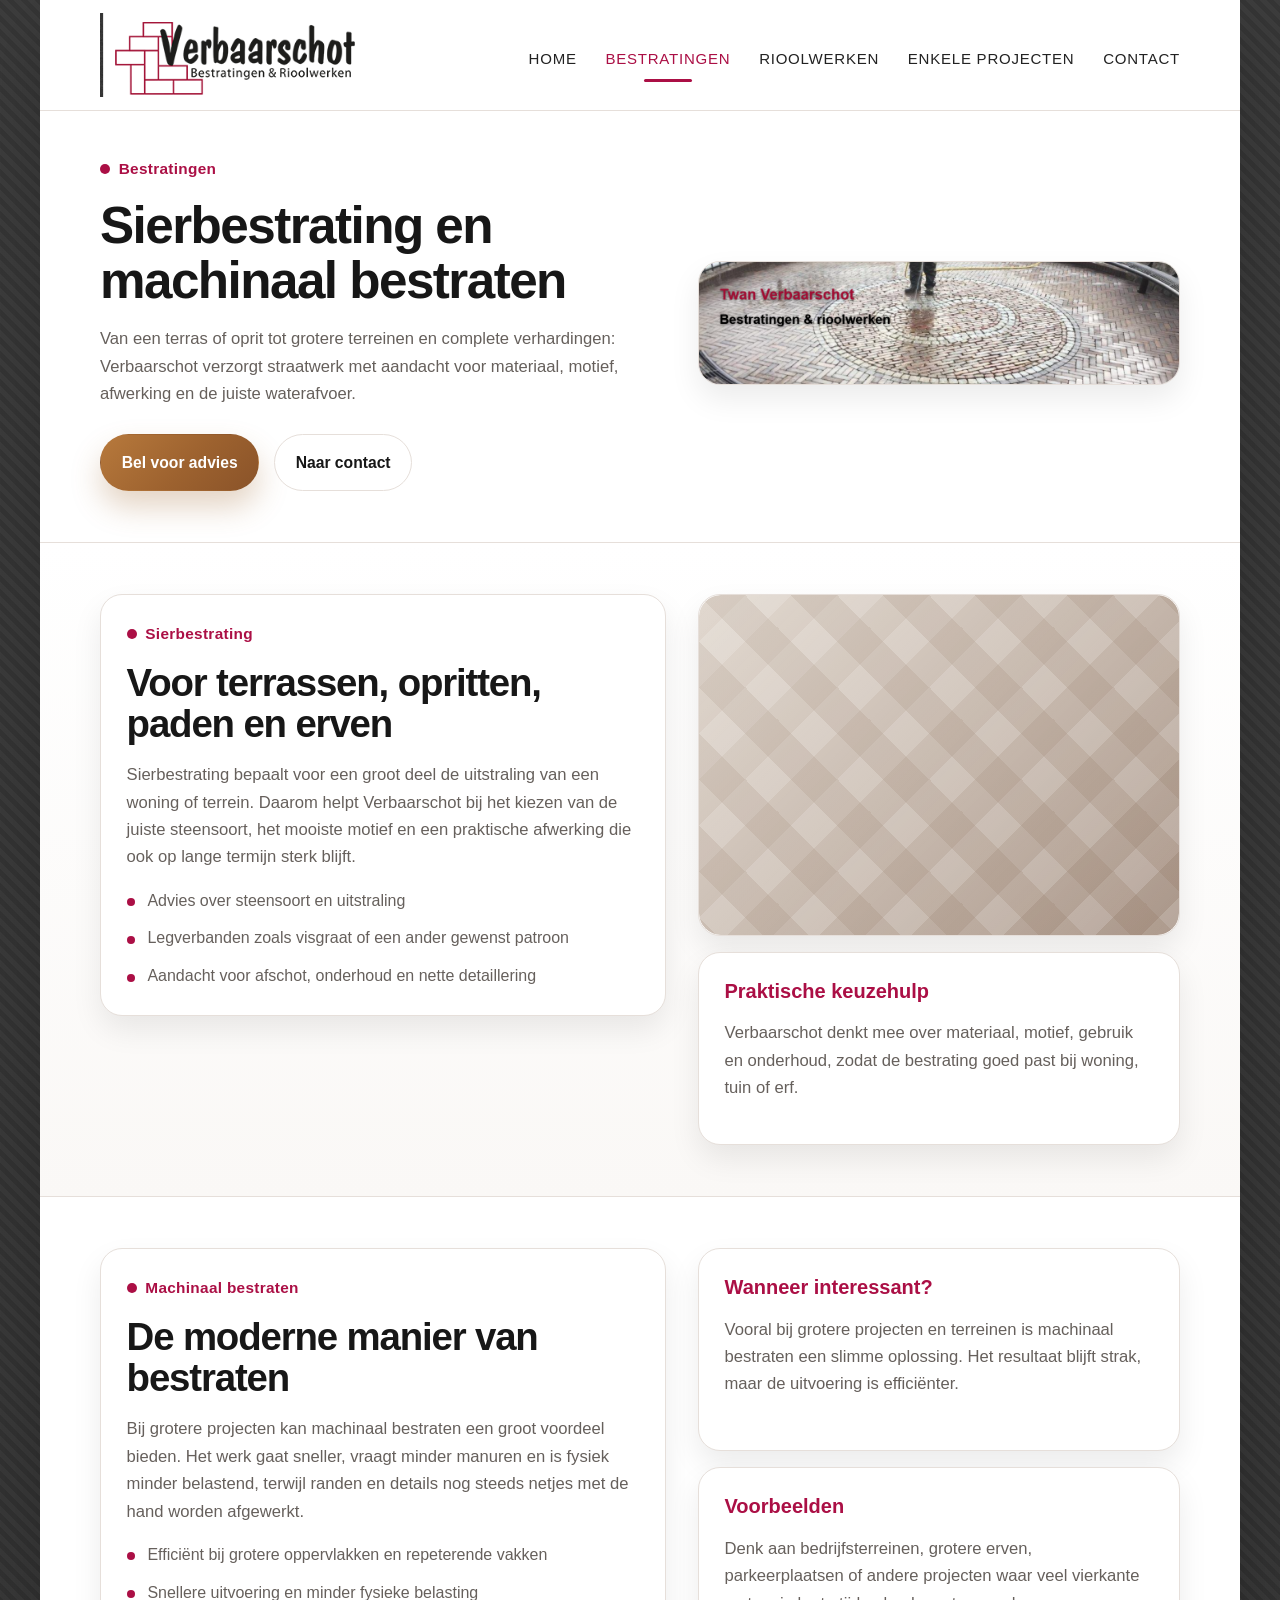
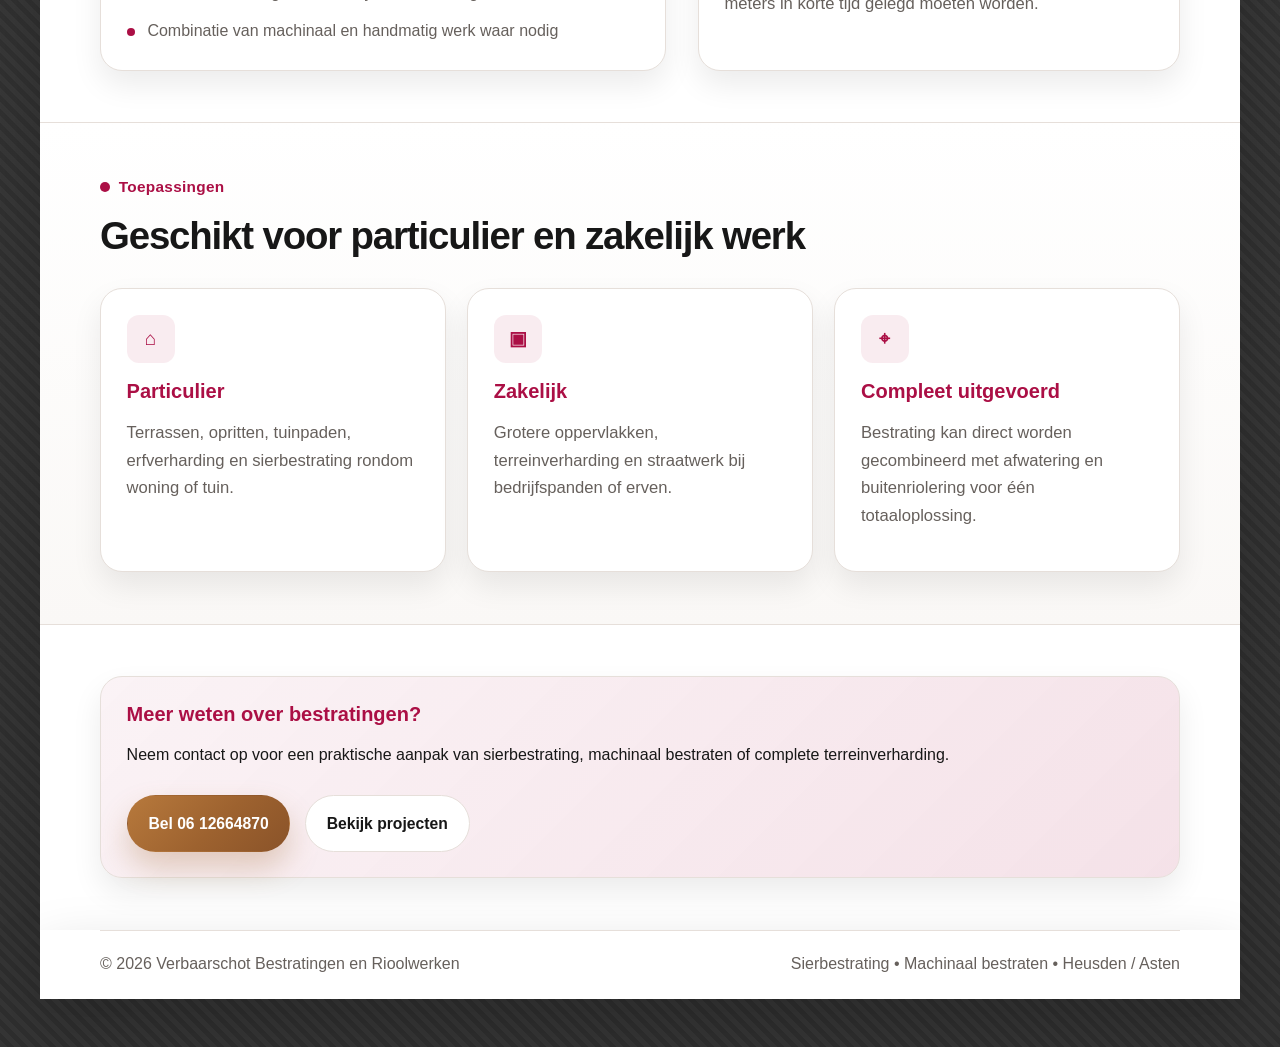
==== commit f61457e6: "Add files via upload" ====
--- a/bestratingen.html
+++ b/bestratingen.html
@@ -4,153 +4,159 @@
   <meta charset="UTF-8" />
   <meta name="viewport" content="width=device-width, initial-scale=1.0" />
   <title>Bestratingen | Verbaarschot Bestratingen en Rioolwerken</title>
-  <meta name="description" content="Bestratingen door Verbaarschot: sierbestrating, opritten, terrassen en machinaal bestraten voor grotere projecten." />
+  <meta name="description" content="Sierbestrating en machinaal bestraten door Verbaarschot in Heusden, Asten en omgeving." />
   <link rel="stylesheet" href="styles.css" />
 </head>
 <body>
-  <header class="site-header">
-    <div class="container nav">
-      <a class="brand" href="index.html" aria-label="Ga naar home">
-        <img class="brand-logo" src="logo-verbaarschot.png" alt="Verbaarschot Bestratingen en Rioolwerken" />
-      </a>
+  <div class="page-shell">
+    <header class="site-header">
+      <div class="header-inner">
+        <a class="brand" href="index.html" aria-label="Ga naar home">
+          <img class="brand-logo" src="logo-verbaarschot.png" alt="Verbaarschot Bestratingen en Rioolwerken" />
+        </a>
 
-      <nav class="nav-links" aria-label="Hoofdnavigatie">
-        <a href="index.html">Home</a>
-        <a class="active" aria-current="page" href="bestratingen.html">Bestratingen</a>
-        <a href="rioolwerken.html">Rioolwerken</a>
-        <a href="projecten.html">Enkele projecten</a>
-        <a href="contact.html">Contact</a>
-      </nav>
-    </div>
-  </header>
+        <nav class="nav-links" aria-label="Hoofdnavigatie">
+          <a href="index.html">Home</a>
+          <a class="active" aria-current="page" href="bestratingen.html">Bestratingen</a>
+          <a href="rioolwerken.html">Rioolwerken</a>
+          <a href="projecten.html">Enkele projecten</a>
+          <a href="contact.html">Contact</a>
+        </nav>
+      </div>
+    </header>
 
-  <main>
-    <section class="page-hero">
-      <div class="container two-col">
-        <div>
-          <span class="eyebrow">Bestratingen</span>
-          <h1>Sierbestrating en machinaal bestraten</h1>
-          <p>
-            Verbaarschot Bestratingen en Rioolwerken verzorgt bestrating voor terrassen, opritten,
-            tuinpaden, erven, straten en grotere terreinen. Daarbij wordt niet alleen gekeken naar het leggen zelf,
-            maar ook naar steensoort, patroon, afwerking en de juiste afwatering.
-          </p>
-          <div class="btn-row">
-            <a class="btn btn-primary" href="tel:0612664870">Bel voor advies</a>
-            <a class="btn btn-secondary" href="contact.html">Contactgegevens</a>
+    <main>
+      <section class="page-intro">
+        <div class="section-inner page-intro-grid">
+          <div>
+            <span class="kicker">Bestratingen</span>
+            <h1 class="page-title">Sierbestrating en machinaal bestraten</h1>
+            <p class="lead">
+              Van een terras of oprit tot grotere terreinen en complete verhardingen: Verbaarschot verzorgt straatwerk
+              met aandacht voor materiaal, motief, afwerking en de juiste waterafvoer.
+            </p>
+            <div class="actions">
+              <a class="btn btn-primary" href="tel:0612664870">Bel voor advies</a>
+              <a class="btn btn-secondary" href="contact.html">Naar contact</a>
+            </div>
+          </div>
+
+          <div class="media-card">
+            <img src="hero-bestrating.png" alt="Bestratingswerk in cirkelpatroon" />
           </div>
         </div>
+      </section>
 
-        <div class="visual-card">
-          <div class="texture-scene" aria-hidden="true"></div>
-          <div class="floating-badge">
-            <strong>Strak gelegd</strong>
-            Van sierwerk tot efficiënt terreinwerk.
-          </div>
-          <div class="overlay-note">
-            <strong>Praktisch advies</strong>
-            Over materiaalkeuze, motief, onderhoud en uitvoering.
+      <section class="section section-soft">
+        <div class="section-inner split-grid">
+          <article class="info-card">
+            <span class="kicker">Sierbestrating</span>
+            <h2 class="section-title">Voor terrassen, opritten, paden en erven</h2>
+            <p class="lead">
+              Sierbestrating bepaalt voor een groot deel de uitstraling van een woning of terrein.
+              Daarom helpt Verbaarschot bij het kiezen van de juiste steensoort, het mooiste motief
+              en een praktische afwerking die ook op lange termijn sterk blijft.
+            </p>
+            <ul class="list">
+              <li>Advies over steensoort en uitstraling</li>
+              <li>Legverbanden zoals visgraat of een ander gewenst patroon</li>
+              <li>Aandacht voor afschot, onderhoud en nette detaillering</li>
+            </ul>
+          </article>
+
+          <div class="panel-stack">
+            <div class="media-card">
+              <div class="pattern-panel"></div>
+            </div>
+            <article class="side-card">
+              <h3>Praktische keuzehulp</h3>
+              <p>
+                Verbaarschot denkt mee over materiaal, motief, gebruik en onderhoud, zodat de bestrating goed past bij woning, tuin of erf.
+              </p>
+            </article>
           </div>
         </div>
-      </div>
-    </section>
+      </section>
 
-    <section class="section">
-      <div class="container service-detail">
-        <article class="info-card">
-          <span class="eyebrow">Sierbestrating</span>
-          <h2 class="section-title">Voor oprit, terras, pad of erf</h2>
-          <p class="lead">
-            Bestraten is een vak apart. Of het nu gaat om een terras, een tuinpad, een oprit of een groter oppervlak:
-            Verbaarschot helpt bij de juiste keuze van materiaal en zorgt voor een nette uitvoering.
-          </p>
-          <ul class="list">
-            <li>Advies over steensoort en uitstraling</li>
-            <li>Leggen in visgraat of ander gewenst motief</li>
-            <li>Aandacht voor afwerking en onderhoud</li>
-            <li>Netjes passend bij woning, tuin of erf</li>
-          </ul>
-        </article>
+      <section class="section">
+        <div class="section-inner split-grid">
+          <article class="info-card">
+            <span class="kicker">Machinaal bestraten</span>
+            <h2 class="section-title">De moderne manier van bestraten</h2>
+            <p class="lead">
+              Bij grotere projecten kan machinaal bestraten een groot voordeel bieden. Het werk gaat sneller,
+              vraagt minder manuren en is fysiek minder belastend, terwijl randen en details nog steeds netjes met de hand worden afgewerkt.
+            </p>
+            <ul class="list">
+              <li>Efficiënt bij grotere oppervlakken en repeterende vakken</li>
+              <li>Snellere uitvoering en minder fysieke belasting</li>
+              <li>Combinatie van machinaal en handmatig werk waar nodig</li>
+            </ul>
+          </article>
 
-        <article class="highlight-card">
-          <span class="eyebrow">Toepassingen</span>
-          <h3>Geschikt voor uiteenlopende projecten</h3>
-          <p>
-            Van een klein particulier project tot een groter stuk terreinverharding: Verbaarschot heeft de kennis,
-            machines en vakmensen om het werk degelijk uit te voeren.
-          </p>
-          <div class="grid-2">
-            <div class="card">
-              <h3>Particulier</h3>
-              <p>Terrassen, tuinpaden, sierbestrating, opritten en erfverharding.</p>
-            </div>
-            <div class="card">
-              <h3>Zakelijk</h3>
-              <p>Grotere vakken straatwerk, terreinen en functionele verharding.</p>
-            </div>
-          </div>
-        </article>
-      </div>
-    </section>
-
-    <section class="section">
-      <div class="container service-detail">
-        <article class="info-card">
-          <span class="eyebrow">Machinaal bestraten</span>
-          <h2 class="section-title">De moderne manier van bestraten</h2>
-          <p class="lead">
-            Waar vroeger alles met de hand werd gelegd, kan bij geschikte projecten tegenwoordig veel machinaal.
-            Dat zorgt voor snelheid, efficiëntie en minder fysieke belasting bij grotere oppervlakken.
-          </p>
-          <ul class="list">
-            <li>Snellere verwerking van grotere oppervlakken</li>
-            <li>Minder manuren en efficiëntere uitvoering</li>
-            <li>Praktische inzet van mechanische hulpmiddelen</li>
-            <li>Combinatie van machinaal werk en handwerk waar nodig</li>
-          </ul>
-        </article>
-
-        <article class="highlight-card">
-          <span class="eyebrow">Voordelen</span>
-          <h3>Wanneer is machinaal bestraten interessant?</h3>
-          <p>
-            Vooral bij grotere projecten en repeterende vakken kan machinaal bestraten zeer gunstig zijn.
-            Kleine randen, schuine stukken en details worden waar nodig handmatig afgewerkt.
-          </p>
-          <div class="grid-2">
-            <div class="card">
-              <h3>Sneller resultaat</h3>
-              <p>Een groot deel van het straatwerk kan in minder tijd worden gelegd.</p>
-            </div>
-            <div class="card">
-              <h3>Efficiënte uitvoering</h3>
-              <p>Geschikt voor projecten waar snelheid en rendement zwaar meewegen.</p>
-            </div>
-          </div>
-        </article>
-      </div>
-    </section>
-
-    <section class="section">
-      <div class="container">
-        <div class="cta-box">
-          <h3>Ook een bestratingsproject bespreken?</h3>
-          <p>
-            Neem contact op voor advies over sierbestrating, machinaal bestraten of een complete aanpak inclusief afwatering.
-          </p>
-          <div class="btn-row">
-            <a class="btn btn-primary" href="contact.html">Ga naar contact</a>
-            <a class="btn btn-secondary" href="projecten.html">Bekijk enkele projecten</a>
+          <div class="panel-stack">
+            <article class="side-card">
+              <h3>Wanneer interessant?</h3>
+              <p>
+                Vooral bij grotere projecten en terreinen is machinaal bestraten een slimme oplossing. Het resultaat blijft strak, maar de uitvoering is efficiënter.
+              </p>
+            </article>
+            <article class="side-card">
+              <h3>Voorbeelden</h3>
+              <p>
+                Denk aan bedrijfsterreinen, grotere erven, parkeerplaatsen of andere projecten waar veel vierkante meters in korte tijd gelegd moeten worden.
+              </p>
+            </article>
           </div>
         </div>
-      </div>
-    </section>
-  </main>
+      </section>
+
+      <section class="section section-soft">
+        <div class="section-inner">
+          <span class="kicker">Toepassingen</span>
+          <h2 class="section-title">Geschikt voor particulier en zakelijk werk</h2>
+
+          <div class="card-grid">
+            <article class="card">
+              <div class="icon-badge">⌂</div>
+              <h3>Particulier</h3>
+              <p>Terrassen, opritten, tuinpaden, erfverharding en sierbestrating rondom woning of tuin.</p>
+            </article>
+            <article class="card">
+              <div class="icon-badge">▣</div>
+              <h3>Zakelijk</h3>
+              <p>Grotere oppervlakken, terreinverharding en straatwerk bij bedrijfspanden of erven.</p>
+            </article>
+            <article class="card">
+              <div class="icon-badge">⌖</div>
+              <h3>Compleet uitgevoerd</h3>
+              <p>Bestrating kan direct worden gecombineerd met afwatering en buitenriolering voor één totaaloplossing.</p>
+            </article>
+          </div>
+        </div>
+      </section>
+
+      <section class="section">
+        <div class="section-inner">
+          <article class="cta-card">
+            <h3>Meer weten over bestratingen?</h3>
+            <p>
+              Neem contact op voor een praktische aanpak van sierbestrating, machinaal bestraten of complete terreinverharding.
+            </p>
+            <div class="actions">
+              <a class="btn btn-primary" href="tel:0612664870">Bel 06 12664870</a>
+              <a class="btn btn-secondary" href="projecten.html">Bekijk projecten</a>
+            </div>
+          </article>
+        </div>
+      </section>
+    </main>
+  </div>
 
   <footer class="site-footer">
-    <div class="container footer-inner">
+    <div class="footer-inner">
       <div>© <span id="year">2026</span> Verbaarschot Bestratingen en Rioolwerken</div>
-      <div>Specialist in sierbestrating, machinaal bestraten en buitenriolering</div>
+      <div>Sierbestrating • Machinaal bestraten • Heusden / Asten</div>
     </div>
   </footer>
 
--- a/styles.css
+++ b/styles.css
@@ -1,18 +1,20 @@
 :root {
-  --brand: #a31242;
-  --brand-dark: #7f0d31;
-  --brand-soft: #d4527a;
+  --bg-dark: #2f2f2f;
+  --bg-dark-2: #3a3a3a;
+  --surface: #ffffff;
+  --surface-soft: #faf8f6;
+  --surface-tint: #f4f0eb;
   --text: #171717;
-  --muted: #666666;
-  --line: #e7e1e1;
-  --line-strong: #d9d1d1;
-  --surface: #ffffff;
-  --surface-soft: #faf8f8;
-  --bg-dark: #343434;
-  --shadow: 0 18px 40px rgba(0, 0, 0, 0.16);
-  --shadow-soft: 0 10px 24px rgba(0, 0, 0, 0.08);
-  --radius: 18px;
-  --max: 1200px;
+  --muted: #66605c;
+  --line: #e6dfda;
+  --brand: #ab0f45;
+  --brand-dark: #820b34;
+  --brand-soft: #d74a77;
+  --shadow: 0 24px 60px rgba(0, 0, 0, 0.18);
+  --shadow-soft: 0 14px 30px rgba(0, 0, 0, 0.08);
+  --radius: 22px;
+  --radius-sm: 14px;
+  --page: 1200px;
 }
 
 * { box-sizing: border-box; }
@@ -24,67 +26,67 @@
   line-height: 1.65;
   background-color: var(--bg-dark);
   background-image:
-    linear-gradient(45deg, rgba(255,255,255,.025) 25%, transparent 25%, transparent 50%, rgba(255,255,255,.025) 50%, rgba(255,255,255,.025) 75%, transparent 75%, transparent),
-    linear-gradient(180deg, rgba(255,255,255,.03), rgba(0,0,0,.05));
-  background-size: 12px 12px, cover;
+    linear-gradient(45deg, rgba(255,255,255,.035) 25%, transparent 25%, transparent 50%, rgba(255,255,255,.035) 50%, rgba(255,255,255,.035) 75%, transparent 75%, transparent),
+    linear-gradient(180deg, rgba(255,255,255,.03), rgba(0,0,0,.03));
+  background-size: 14px 14px, cover;
 }
 
 a { color: inherit; text-decoration: none; }
 img { display: block; max-width: 100%; }
 
-.container {
-  width: min(calc(100% - 2rem), 1120px);
+.page-shell,
+.site-footer {
+  width: min(calc(100% - 2rem), var(--page));
   margin: 0 auto;
+  background: var(--surface);
+  box-shadow: var(--shadow);
 }
 
 .site-header {
-  position: sticky;
-  top: 0;
-  z-index: 50;
-  padding-top: .1rem;
-}
-
-.nav {
-  width: min(calc(100% - 2rem), var(--max));
+  border-bottom: 1px solid var(--line);
+}
+
+.header-inner,
+.section-inner {
+  width: min(calc(100% - 2.4rem), 1080px);
   margin: 0 auto;
-  min-height: 112px;
+}
+
+.header-inner {
+  min-height: 110px;
   display: flex;
   align-items: center;
   justify-content: space-between;
-  gap: 1.5rem;
-  padding: 0 1.5rem;
-  background: var(--surface);
-  border-bottom: 1px solid var(--line-strong);
-  box-shadow: 0 0 0 1px rgba(0,0,0,.03);
+  gap: 2rem;
 }
 
 .brand {
-  display: flex;
+  display: inline-flex;
   align-items: center;
   min-width: 0;
 }
 
 .brand-logo {
-  width: clamp(220px, 24vw, 345px);
+  width: clamp(230px, 24vw, 360px);
   height: auto;
 }
 
 .nav-links {
   display: flex;
   align-items: center;
-  gap: 1.9rem;
   flex-wrap: wrap;
+  gap: 1.8rem;
   justify-content: flex-end;
 }
 
 .nav-links a {
   position: relative;
-  padding: 2.2rem 0 1.55rem;
-  font-size: .95rem;
+  padding: 2rem 0 1.45rem;
+  color: #222;
+  font-size: .94rem;
   font-weight: 500;
-  letter-spacing: .04em;
   text-transform: uppercase;
-  color: #1f1f1f;
+  letter-spacing: .05em;
   transition: color .2s ease;
 }
 
@@ -98,57 +100,80 @@
   content: "";
   position: absolute;
   left: 50%;
-  bottom: .9rem;
+  bottom: .82rem;
+  transform: translateX(-50%);
   width: 48px;
   height: 3px;
   border-radius: 999px;
-  transform: translateX(-50%);
   background: var(--brand);
 }
 
-main {
-  width: min(calc(100% - 2rem), var(--max));
-  margin: 0 auto 2.5rem;
-  background: var(--surface);
-  box-shadow: var(--shadow);
-}
-
-.hero,
-.page-hero {
-  padding: 0;
-}
-
-.hero-grid,
-.two-col,
-.contact-grid,
-.service-detail {
-  display: grid;
-  grid-template-columns: minmax(0, 1fr) minmax(380px, .88fr);
-  gap: 2.2rem;
-  align-items: stretch;
-}
-
-.hero-grid,
-.two-col {
-  padding: 3.25rem 0;
+.hero {
+  padding: 0 0 3.2rem;
+}
+
+.hero-media {
+  width: 100%;
+  aspect-ratio: 16 / 5.2;
+  overflow: hidden;
+  background: var(--surface-tint);
+}
+
+.hero-media img {
+  width: 100%;
+  height: 100%;
+  object-fit: cover;
+}
+
+.hero-content {
+  width: min(calc(100% - 2.4rem), 1080px);
+  margin: 0 auto;
+  padding-top: 2rem;
+  display: grid;
+  grid-template-columns: minmax(0, 1.15fr) minmax(300px, .85fr);
+  gap: 2rem;
+  align-items: start;
 }
 
 .section {
-  padding: 3.25rem 0;
+  padding: 3.2rem 0;
   border-top: 1px solid var(--line);
 }
 
-.eyebrow {
+.section-soft {
+  background: linear-gradient(180deg, #ffffff 0%, var(--surface-soft) 100%);
+}
+
+.page-intro {
+  padding: 2.8rem 0 3.2rem;
+}
+
+.page-intro-grid,
+.split-grid,
+.contact-layout,
+.cta-grid,
+.hero-content-stack {
+  display: grid;
+  grid-template-columns: minmax(0, 1.08fr) minmax(300px, .92fr);
+  gap: 2rem;
+  align-items: start;
+}
+
+.page-intro-grid {
+  align-items: center;
+}
+
+.kicker {
   display: inline-flex;
   align-items: center;
   gap: .55rem;
   color: var(--brand);
-  font-size: .95rem;
   font-weight: 700;
   letter-spacing: .02em;
-}
-
-.eyebrow::before {
+  font-size: .96rem;
+}
+
+.kicker::before {
   content: "";
   width: .62rem;
   height: .62rem;
@@ -156,86 +181,92 @@
   background: var(--brand);
 }
 
-.hero h1,
-.page-hero h1,
+h1,
+h2,
+h3,
+h4 { margin: 0; }
+
+.hero-title,
+.page-title,
 .section-title {
-  margin: 1rem 0 1rem;
-  font-weight: 700;
   line-height: 1.08;
-  color: var(--text);
-}
-
-.brand-heading {
+  letter-spacing: -.03em;
+}
+
+.hero-title {
+  margin-top: 1rem;
+  font-size: clamp(2.5rem, 4.7vw, 4.6rem);
+}
+
+.page-title {
+  margin-top: 1rem;
+  font-size: clamp(2.2rem, 4vw, 3.7rem);
+}
+
+.section-title {
+  margin-top: .9rem;
+  font-size: clamp(1.9rem, 3vw, 2.85rem);
+}
+
+.brand-line {
   display: block;
-  margin-bottom: .2rem;
-  color: var(--brand);
-}
-
-.hero h1 {
-  font-size: clamp(2.6rem, 4.8vw, 4.35rem);
-}
-
-.page-hero h1 {
-  font-size: clamp(2.15rem, 4.2vw, 3.45rem);
-}
-
-.section-title {
-  font-size: clamp(1.9rem, 3.2vw, 2.85rem);
+  color: var(--brand);
 }
 
 .lead,
-.section-subtitle,
-.hero p,
-.page-hero p,
+.section-lead,
 .card p,
+.metric p,
 .info-card p,
-.highlight-card p,
 .contact-card p,
-.cta-box p,
 .project-card p,
-.stat-card p {
+.notice-card p,
+.side-card p,
+.list-text {
   color: var(--muted);
   font-size: 1.04rem;
 }
 
-.btn-row {
+.lead,
+.section-lead {
+  max-width: 66ch;
+}
+
+.actions {
   display: flex;
   flex-wrap: wrap;
-  gap: .85rem;
-  margin-top: 1.6rem;
+  gap: .9rem;
+  margin-top: 1.65rem;
 }
 
 .btn {
   display: inline-flex;
   align-items: center;
   justify-content: center;
-  min-height: 3.15rem;
-  padding: .9rem 1.25rem;
-  border-radius: 4px;
+  min-height: 3.2rem;
+  padding: .9rem 1.3rem;
+  border-radius: 999px;
+  border: 1px solid transparent;
+  font-size: .98rem;
   font-weight: 700;
-  font-size: .96rem;
-  border: 1px solid transparent;
-  transition: .2s ease;
-}
-
-.btn:hover {
-  transform: translateY(-1px);
-}
+  transition: transform .2s ease, background .2s ease, border-color .2s ease, color .2s ease;
+}
+
+.btn:hover { transform: translateY(-2px); }
 
 .btn-primary {
-  background: var(--brand);
-  border-color: var(--brand);
   color: #fff;
+  background: linear-gradient(135deg, #b7793c 0%, #9d622f 55%, #8a5329 100%);
+  box-shadow: 0 16px 30px rgba(159, 102, 42, .28);
 }
 
 .btn-primary:hover {
-  background: var(--brand-dark);
-  border-color: var(--brand-dark);
+  background: linear-gradient(135deg, #9f6732 0%, #8c592b 100%);
 }
 
 .btn-secondary {
   background: #fff;
-  border-color: var(--line-strong);
+  border-color: var(--line);
   color: var(--text);
 }
 
@@ -244,245 +275,216 @@
   color: var(--brand);
 }
 
-.visual-card,
+.card-grid,
+.metrics-grid,
+.project-grid,
+.contact-cards,
+.small-grid {
+  display: grid;
+  gap: 1.35rem;
+  margin-top: 2rem;
+}
+
+.card-grid,
+.project-grid,
+.small-grid {
+  grid-template-columns: repeat(3, minmax(0, 1fr));
+}
+
+.metrics-grid {
+  grid-template-columns: repeat(4, minmax(0, 1fr));
+}
+
+.contact-cards {
+  grid-template-columns: repeat(2, minmax(0, 1fr));
+}
+
 .card,
+.metric,
+.info-card,
+.contact-card,
 .project-card,
-.cta-box,
-.contact-card,
-.info-card,
-.highlight-card,
-.stat-card,
-.quick-contact-card {
+.notice-card,
+.side-card,
+.cta-card,
+.media-card {
   background: var(--surface);
   border: 1px solid var(--line);
   border-radius: var(--radius);
   box-shadow: var(--shadow-soft);
 }
 
-.visual-card {
-  position: relative;
-  overflow: hidden;
-  min-height: 360px;
-  background: #f3efef;
-}
-
-.pattern-scene,
-.texture-scene,
-.project-visual,
-.map-box {
-  position: relative;
-  overflow: hidden;
-}
-
-.pattern-scene,
-.texture-scene {
-  min-height: 100%;
-  border-radius: var(--radius);
-  background:
-    linear-gradient(135deg, rgba(255,255,255,.62), rgba(255,255,255,.12)),
-    linear-gradient(90deg, #b9a69f 0, #d9d0cb 12%, #a79188 12.5%, #a79188 25%, #d0c4be 25.5%, #d0c4be 37.5%, #9a837a 38%, #9a837a 50%, #d4cbc6 50.5%, #d4cbc6 62.5%, #ad958b 63%, #ad958b 75%, #d8cfca 75.5%, #d8cfca 87.5%, #987e74 88%, #987e74 100%);
-  background-size: cover, 120px 120px;
-}
-
-.pattern-scene::before,
-.texture-scene::before,
-.project-visual::before {
-  content: "";
-  position: absolute;
-  inset: 0;
-  background-image:
-    linear-gradient(0deg, rgba(255,255,255,.18) 1px, transparent 1px),
-    linear-gradient(90deg, rgba(255,255,255,.16) 1px, transparent 1px),
-    linear-gradient(135deg, rgba(0,0,0,.08), rgba(0,0,0,0));
-  background-size: 34px 34px, 34px 34px, cover;
-}
-
-.pattern-scene::after {
-  content: "";
-  position: absolute;
-  width: 290px;
-  height: 290px;
-  left: 50%;
-  top: 50%;
-  transform: translate(-50%, -48%);
-  border-radius: 50%;
-  border: 12px solid rgba(255,255,255,.55);
-  box-shadow:
-    0 0 0 24px rgba(136, 113, 104, .32),
-    0 0 0 48px rgba(255,255,255,.36);
-  opacity: .85;
-}
-
-.texture-scene::after {
-  content: "";
-  position: absolute;
-  inset: 0;
-  background: linear-gradient(135deg, rgba(163,18,66,.14), transparent 45%);
-}
-
-.overlay-note,
-.floating-badge {
-  position: absolute;
-  z-index: 2;
-  max-width: min(280px, calc(100% - 2rem));
-  border-radius: 10px;
-  padding: .9rem 1rem;
-  box-shadow: 0 16px 30px rgba(0,0,0,.16);
-}
-
-.overlay-note {
-  left: 1rem;
-  bottom: 1rem;
-  background: rgba(255,255,255,.96);
-  border: 1px solid var(--line-strong);
-}
-
-.floating-badge {
-  top: 1rem;
-  right: 1rem;
-  background: rgba(163,18,66,.96);
-  color: #fff;
-}
-
-.overlay-note strong,
-.floating-badge strong {
-  display: block;
-  margin-bottom: .18rem;
-}
-
-.grid-2,
-.grid-3,
-.grid-4,
-.stats-grid {
-  display: grid;
-  gap: 1.4rem;
-  margin-top: 2rem;
-}
-
-.grid-2 { grid-template-columns: repeat(2, minmax(0, 1fr)); }
-.grid-3 { grid-template-columns: repeat(3, minmax(0, 1fr)); }
-.grid-4,
-.stats-grid { grid-template-columns: repeat(4, minmax(0, 1fr)); }
-
 .card,
+.metric,
 .info-card,
-.highlight-card,
 .contact-card,
-.cta-box,
-.project-card,
-.stat-card,
-.quick-contact-card {
-  padding: 1.55rem;
+.notice-card,
+.side-card,
+.cta-card {
+  padding: 1.6rem;
 }
 
 .card h3,
 .info-card h3,
-.highlight-card h3,
 .contact-card h3,
-.cta-box h3,
 .project-card h3,
-.stat-card h3,
-.quick-contact-card h3 {
-  margin: 0 0 .75rem;
-  font-size: 1.22rem;
+.notice-card h3,
+.side-card h3,
+.cta-card h3 {
+  color: var(--brand);
+  font-size: 1.25rem;
   line-height: 1.2;
-  color: var(--brand);
-}
-
-.icon {
+  margin-bottom: .75rem;
+}
+
+.icon-badge {
   width: 3rem;
   height: 3rem;
   display: inline-flex;
   align-items: center;
   justify-content: center;
+  border-radius: 12px;
   margin-bottom: 1rem;
-  border-radius: 10px;
-  background: rgba(163, 18, 66, .08);
-  color: var(--brand);
+  background: rgba(171, 15, 69, .08);
+  color: var(--brand);
+  font-weight: 800;
   font-size: 1.2rem;
-  font-weight: 900;
-}
-
-.list,
-.contact-list,
-.quick-contact-list {
+}
+
+.list {
   margin: 1rem 0 0;
   padding: 0;
   list-style: none;
   display: grid;
-  gap: .8rem;
-}
-
-.list li,
-.quick-contact-list li {
+  gap: .72rem;
+}
+
+.list li {
   position: relative;
   padding-left: 1.3rem;
   color: var(--muted);
 }
 
-.list li::before,
-.quick-contact-list li::before {
+.list li::before {
   content: "";
   position: absolute;
   left: 0;
-  top: .68rem;
+  top: .67rem;
   width: .5rem;
   height: .5rem;
   border-radius: 50%;
   background: var(--brand);
 }
 
-.service-detail {
-  margin-top: 2rem;
+.hero-note {
+  display: grid;
+  gap: 1rem;
+}
+
+.notice-card {
+  background: linear-gradient(180deg, #fff 0%, #fcf7f8 100%);
+}
+
+.notice-card .brand-logo {
+  width: min(290px, 100%);
+  margin-bottom: 1rem;
+}
+
+.media-card {
+  overflow: hidden;
+}
+
+.media-card img {
+  width: 100%;
+  height: 100%;
+  object-fit: cover;
+}
+
+.pattern-panel {
+  min-height: 100%;
+  border-radius: var(--radius);
+  background:
+    linear-gradient(135deg, rgba(255,255,255,.45), rgba(255,255,255,.12)),
+    linear-gradient(45deg, rgba(132,101,77,.25) 25%, transparent 25%, transparent 50%, rgba(132,101,77,.25) 50%, rgba(132,101,77,.25) 75%, transparent 75%, transparent),
+    linear-gradient(-45deg, rgba(255,255,255,.16) 25%, transparent 25%, transparent 50%, rgba(255,255,255,.16) 50%, rgba(255,255,255,.16) 75%, transparent 75%, transparent),
+    linear-gradient(135deg, #c8b8a8, #9d8778);
+  background-size: cover, 92px 92px, 92px 92px, cover;
+  min-height: 340px;
+}
+
+.pattern-panel.hero-pattern {
+  min-height: 100%;
+}
+
+.panel-stack {
+  display: grid;
+  gap: 1rem;
+  height: 100%;
+}
+
+.project-card {
+  overflow: hidden;
+  padding: 0;
+}
+
+.project-image {
+  aspect-ratio: 16 / 10;
+  overflow: hidden;
+  background: var(--surface-tint);
+}
+
+.project-image img {
+  width: 100%;
+  height: 100%;
+  object-fit: cover;
+}
+
+.project-pattern {
+  width: 100%;
+  height: 100%;
+  background:
+    linear-gradient(135deg, rgba(255,255,255,.35), rgba(255,255,255,.08)),
+    linear-gradient(90deg, #c3b1a4 0, #d7cbc4 14%, #a88f84 14.5%, #a88f84 29%, #d1c4bd 29.5%, #d1c4bd 43%, #9a8177 43.5%, #9a8177 58%, #d8cdc7 58.5%, #d8cdc7 72%, #af968c 72.5%, #af968c 86%, #988077 86.5%, #988077 100%);
+  background-size: cover, 110px 110px;
+}
+
+.project-body {
+  padding: 1.35rem 1.35rem 1.5rem;
 }
 
 .tag {
   display: inline-flex;
-  margin-bottom: .75rem;
-  padding: .36rem .68rem;
+  margin-bottom: .8rem;
+  padding: .35rem .68rem;
   border-radius: 999px;
-  background: rgba(163, 18, 66, .08);
+  background: rgba(171, 15, 69, .08);
   color: var(--brand);
   font-size: .82rem;
   font-weight: 700;
 }
 
-.project-card {
+.metric strong {
+  display: block;
+  color: var(--brand);
+  font-size: 1.2rem;
+  margin-bottom: .35rem;
+}
+
+.contact-layout {
+  align-items: start;
+}
+
+.contact-list {
+  margin: 1.2rem 0 0;
   padding: 0;
-  overflow: hidden;
-}
-
-.project-visual {
-  aspect-ratio: 16 / 10;
-  background:
-    linear-gradient(135deg, rgba(255,255,255,.36), rgba(255,255,255,.08)),
-    linear-gradient(90deg, #b8a39a 0, #d6cbc6 14%, #a88e84 14.5%, #a88e84 29%, #d1c3bc 29.5%, #d1c3bc 43%, #9a8177 43.5%, #9a8177 58%, #d8cdc7 58.5%, #d8cdc7 72%, #af968c 72.5%, #af968c 86%, #988077 86.5%, #988077 100%);
-  background-size: cover, 110px 110px;
-}
-
-.project-visual.alt-2 { filter: saturate(.95) hue-rotate(6deg); }
-.project-visual.alt-3 { filter: saturate(.9) brightness(.96); }
-.project-visual.alt-4 { filter: brightness(.92); }
-.project-visual.alt-5 { filter: contrast(1.05) brightness(.9); }
-.project-visual.alt-6 { filter: saturate(1.05) hue-rotate(-6deg); }
-
-.project-body { padding: 1.35rem 1.35rem 1.5rem; }
-
-.stat-card strong {
-  display: block;
-  margin-bottom: .3rem;
-  font-size: 1.22rem;
-  color: var(--brand);
-}
-
-.contact-grid {
-  margin-top: 2rem;
-  align-items: start;
+  list-style: none;
+  display: grid;
+  gap: 1rem;
 }
 
 .contact-list li {
+  padding-bottom: 1rem;
   border-bottom: 1px solid var(--line);
-  padding-bottom: 1rem;
 }
 
 .contact-list li:last-child {
@@ -492,190 +494,147 @@
 
 .contact-label {
   display: block;
-  margin-bottom: .15rem;
   color: var(--muted);
-  font-size: .84rem;
-  font-weight: 700;
+  font-size: .86rem;
   text-transform: uppercase;
   letter-spacing: .06em;
+  font-weight: 700;
+  margin-bottom: .14rem;
 }
 
 .contact-value {
-  font-size: 1.02rem;
+  font-size: 1.04rem;
   font-weight: 700;
-  line-height: 1.35;
-}
-
-.map-box {
+  line-height: 1.4;
+}
+
+.route-box {
   min-height: 100%;
-  border-radius: var(--radius);
-  background:
-    linear-gradient(135deg, rgba(255,255,255,.3), rgba(255,255,255,.06)),
-    linear-gradient(90deg, rgba(163,18,66,.08) 1px, transparent 1px),
-    linear-gradient(0deg, rgba(163,18,66,.08) 1px, transparent 1px),
-    linear-gradient(135deg, #f0ebeb, #e1d8d8);
-  background-size: cover, 38px 38px, 38px 38px, cover;
+  display: grid;
+  gap: 1rem;
+  align-content: start;
+  background: linear-gradient(180deg, #fff 0%, #faf6f7 100%);
+}
+
+.route-grid {
+  display: grid;
+  grid-template-columns: repeat(2, minmax(0, 1fr));
+  gap: .9rem;
+}
+
+.route-tile {
+  padding: 1rem;
+  border-radius: var(--radius-sm);
+  background: var(--surface-soft);
   border: 1px solid var(--line);
-  box-shadow: var(--shadow-soft);
-  padding: 1.6rem;
-}
-
-.map-content {
-  height: 100%;
+}
+
+.route-tile strong {
+  display: block;
+  color: var(--brand);
+  margin-bottom: .15rem;
+}
+
+.cta-card {
+  background: linear-gradient(135deg, rgba(171, 15, 69, .05), rgba(171, 15, 69, .12));
+}
+
+.site-footer {
+  margin-bottom: 3rem;
+}
+
+.footer-inner {
+  width: min(calc(100% - 2.4rem), 1080px);
+  margin: 0 auto;
+  padding: 1.3rem 0;
   display: flex;
-  flex-direction: column;
+  flex-wrap: wrap;
+  align-items: center;
   justify-content: space-between;
   gap: 1rem;
-}
-
-.map-pin {
-  width: 3.8rem;
-  height: 3.8rem;
-  border-radius: 1rem;
-  background: var(--brand);
-  color: white;
-  display: inline-flex;
-  align-items: center;
-  justify-content: center;
-  font-size: 1.45rem;
-}
-
-.quick-contact-card {
-  background: linear-gradient(180deg, #fff, #faf6f7);
-  align-self: center;
-}
-
-.quick-contact-card .brand-logo {
-  width: min(280px, 100%);
-  margin-bottom: 1rem;
-}
-
-.quick-contact-list li strong {
-  color: var(--text);
-}
-
-.cta-box {
-  background: linear-gradient(135deg, rgba(163,18,66,.06), rgba(163,18,66,.12));
-}
-
-.muted { color: var(--muted); }
-.center { text-align: center; }
-
-.site-footer {
-  width: min(calc(100% - 2rem), var(--max));
-  margin: 0 auto 3rem;
-  background: var(--surface);
-  box-shadow: var(--shadow);
-}
-
-.footer-inner {
-  display: flex;
-  flex-wrap: wrap;
-  align-items: center;
-  justify-content: space-between;
-  gap: 1rem;
-  padding: 1.4rem 1.5rem;
   color: var(--muted);
   border-top: 1px solid var(--line);
 }
 
-@media (max-width: 1060px) {
-  .hero-grid,
-  .two-col,
-  .contact-grid,
-  .service-detail {
+@media (max-width: 1100px) {
+  .hero-content,
+  .page-intro-grid,
+  .split-grid,
+  .contact-layout,
+  .hero-content-stack {
     grid-template-columns: 1fr;
   }
 
-  .grid-3,
-  .grid-4,
-  .stats-grid {
-    grid-template-columns: repeat(2, minmax(0, 1fr));
-  }
-
-  .visual-card {
-    min-height: 320px;
-  }
+  .metrics-grid { grid-template-columns: repeat(2, minmax(0, 1fr)); }
+  .card-grid,
+  .project-grid,
+  .small-grid,
+  .contact-cards { grid-template-columns: repeat(2, minmax(0, 1fr)); }
 }
 
 @media (max-width: 860px) {
-  .site-header {
-    position: static;
-    padding-top: 0;
-  }
-
-  .nav {
+  .page-shell,
+  .site-footer {
+    width: min(calc(100% - 1rem), var(--page));
+  }
+
+  .header-inner {
     min-height: auto;
-    padding: 1rem 1rem 1.2rem;
+    padding: 1rem 0 1.2rem;
     flex-direction: column;
     align-items: flex-start;
   }
 
   .nav-links {
-    gap: 1rem 1.35rem;
+    gap: 1.1rem 1.45rem;
     justify-content: flex-start;
   }
 
   .nav-links a {
-    padding: .4rem 0 .85rem;
+    padding: .4rem 0 .9rem;
     font-size: .9rem;
   }
 
   .nav-links a.active::after {
     bottom: 0;
   }
-}
-
-@media (max-width: 760px) {
-  .container,
-  main,
-  .site-footer,
-  .nav {
-    width: min(calc(100% - 1rem), var(--max));
-  }
-
-  .hero-grid,
-  .two-col {
-    padding: 2.3rem 0;
-  }
-
-  .section {
-    padding: 2.4rem 0;
-  }
-
-  .grid-2,
-  .grid-3,
-  .grid-4,
-  .stats-grid {
+
+  .hero-media {
+    aspect-ratio: 16 / 7;
+  }
+}
+
+@media (max-width: 720px) {
+  .header-inner,
+  .section-inner,
+  .hero-content,
+  .footer-inner {
+    width: min(calc(100% - 1.4rem), 1080px);
+  }
+
+  .hero,
+  .page-intro,
+  .section { padding: 2.4rem 0; }
+  .hero { padding-top: 0; }
+
+  .hero-title { font-size: 2.2rem; }
+  .page-title,
+  .section-title { font-size: 1.85rem; }
+
+  .hero-media {
+    aspect-ratio: 16 / 9;
+  }
+
+  .card-grid,
+  .project-grid,
+  .small-grid,
+  .metrics-grid,
+  .contact-cards,
+  .route-grid {
     grid-template-columns: 1fr;
-  }
-
-  .hero h1,
-  .page-hero h1,
-  .section-title {
-    line-height: 1.12;
-  }
-
-  .hero h1 { font-size: 2.2rem; }
-  .page-hero h1,
-  .section-title { font-size: 1.9rem; }
-
-  .visual-card {
-    min-height: 270px;
-  }
-
-  .floating-badge,
-  .overlay-note {
-    position: static;
-    max-width: none;
-    margin: 1rem;
   }
 
   .brand-logo {
     width: min(290px, 100%);
   }
-
-  .footer-inner {
-    padding: 1.2rem 1rem;
-  }
-}
+}
